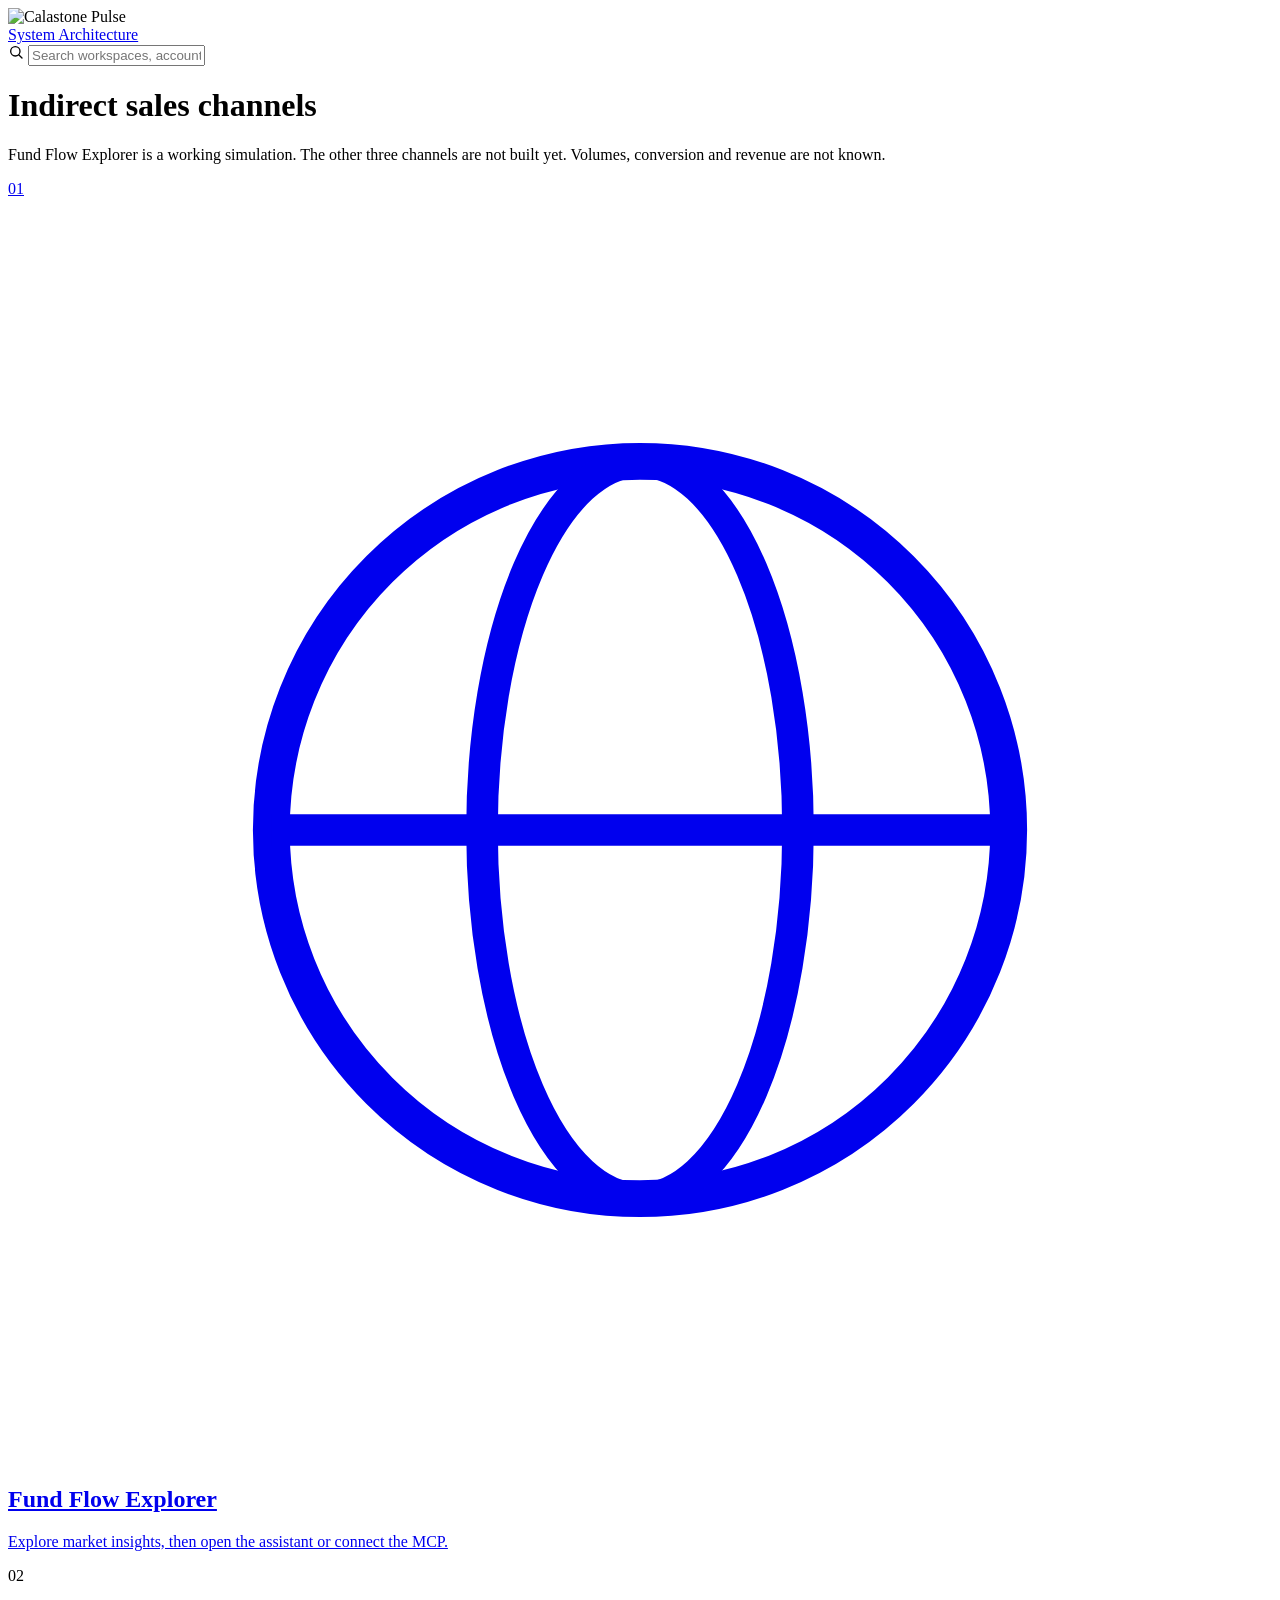
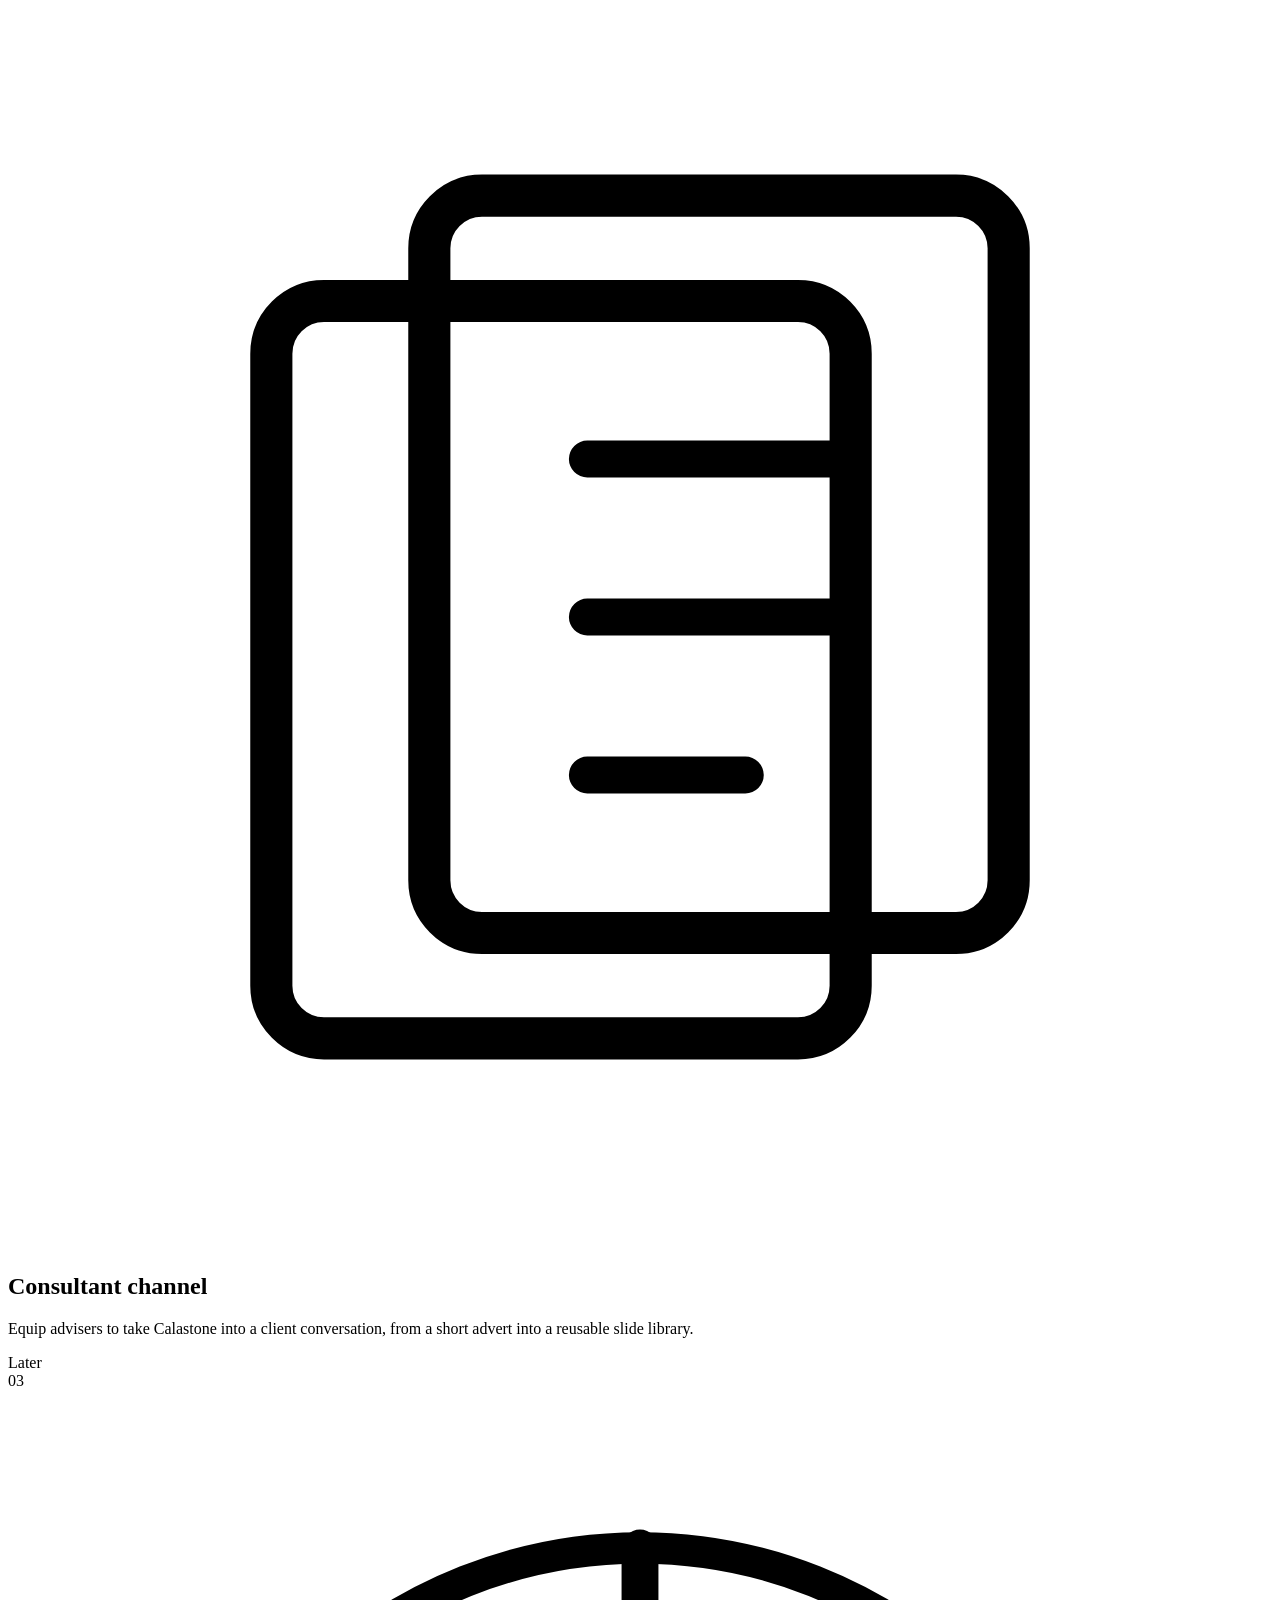
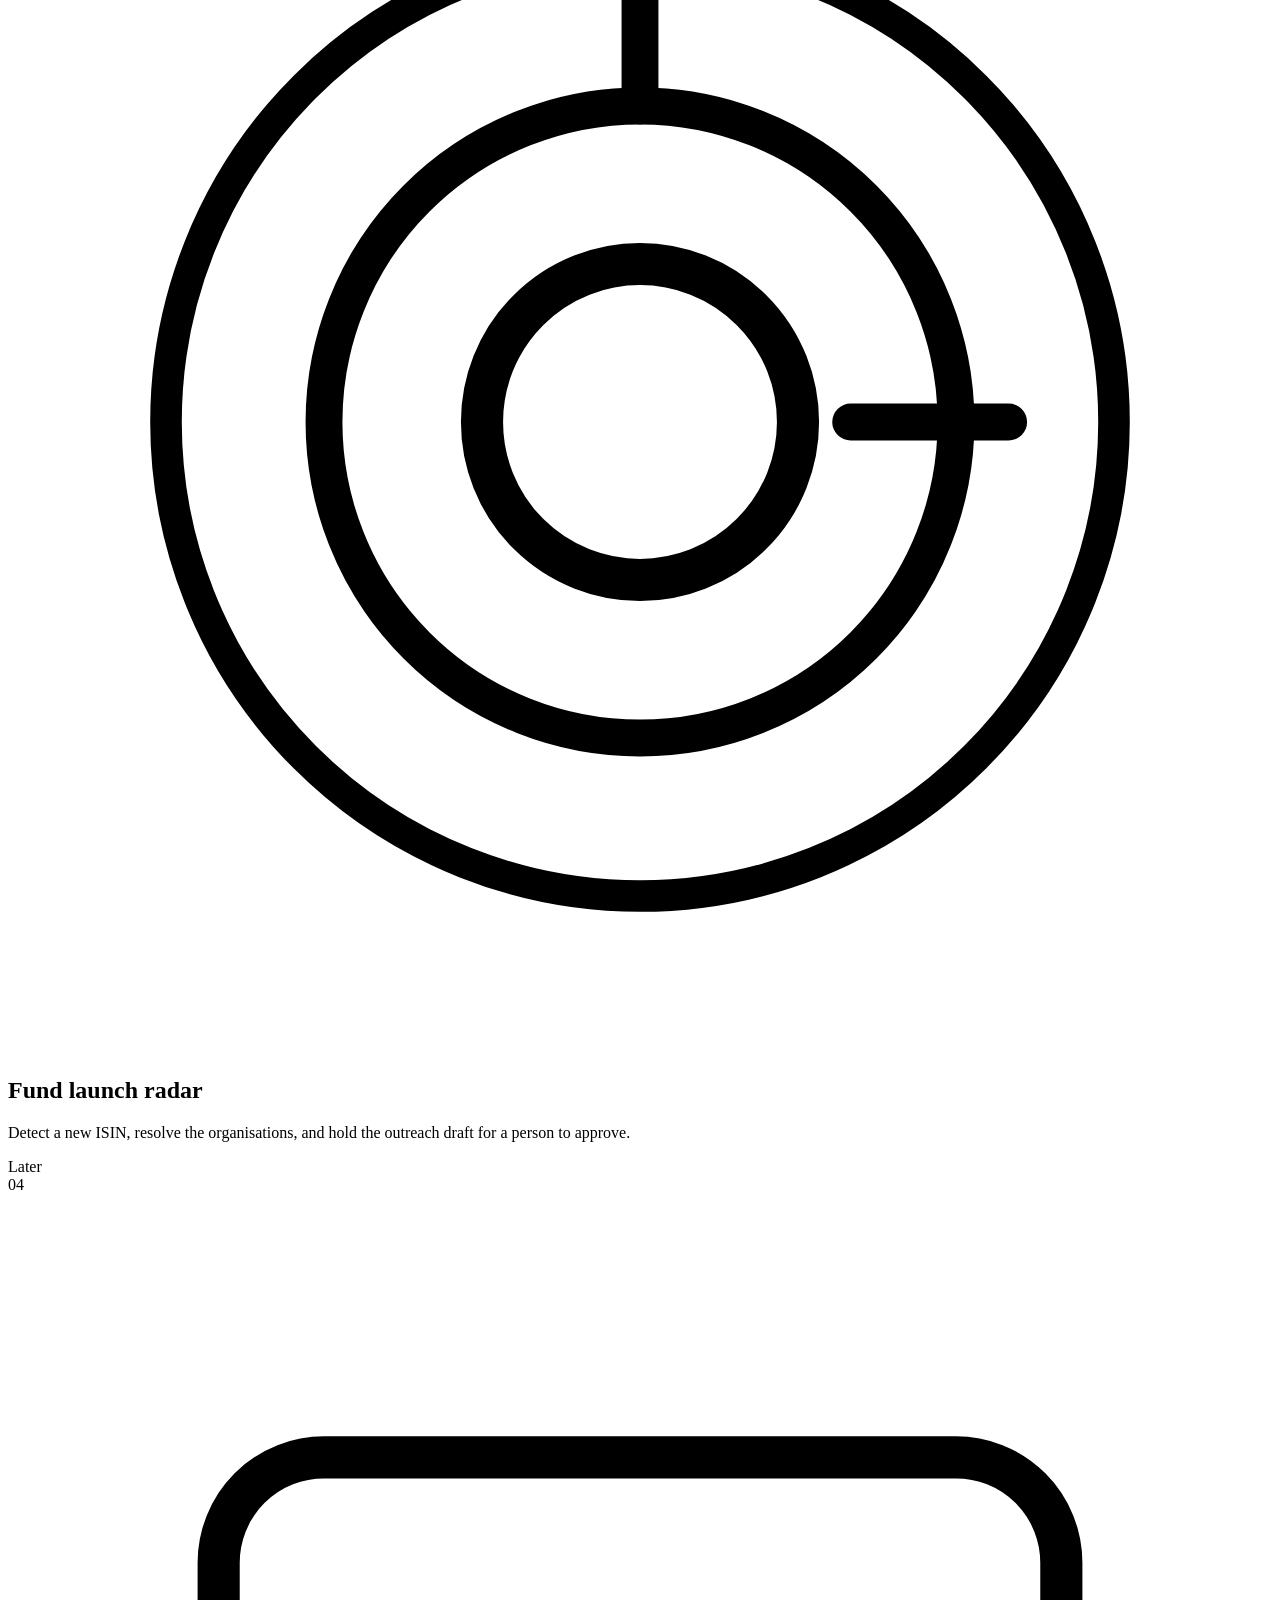
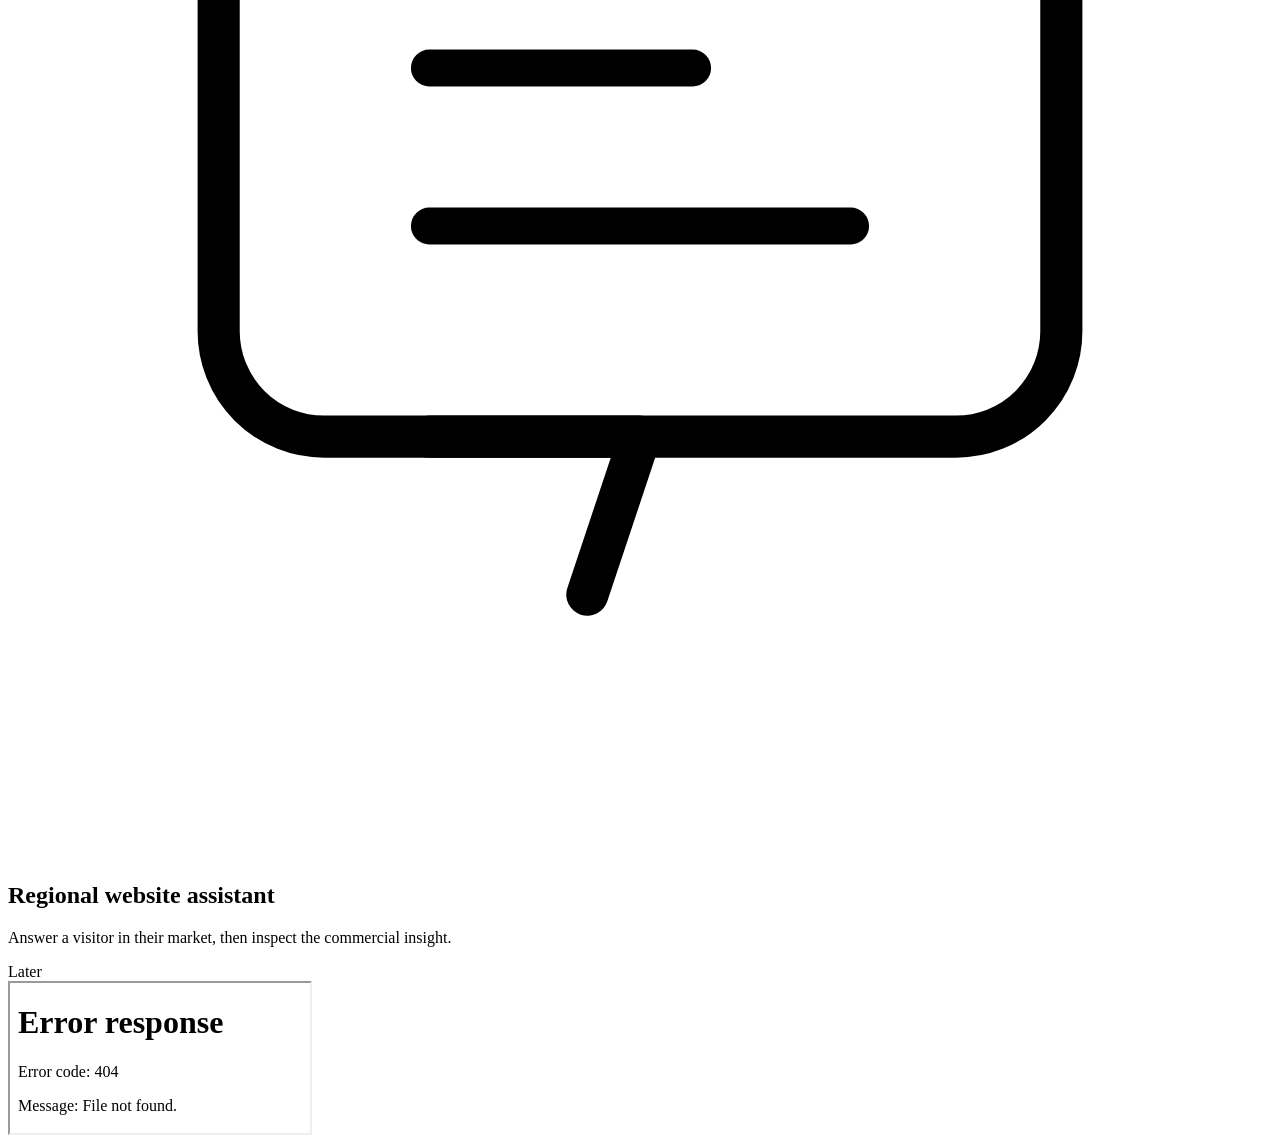
==== site/index.html @ de24edd4 "Show four channels and the commercial growth diagram on the homepage. Fund Flow Explorer opens the g" ====
<!DOCTYPE html>
<html lang="en-GB">
<head>
  <meta charset="utf-8">
  <meta name="viewport" content="width=device-width, initial-scale=1">
  <meta name="robots" content="noindex">
  <title>Indirect sales channels</title>
  <link rel="stylesheet" href="/shared/tokens.css">
  <link rel="stylesheet" href="/shared/chrome.css">
  <link rel="stylesheet" href="/shared/home.css">
</head>
<body>
  <header class="pulse-header">
    <div class="ph-brand">
      <img src="/assets/brand/calastone-wordmark-black.png" alt="Calastone">
      <span class="divider"></span>
      <span class="pulse-label">Pulse</span>
      <canvas id="ph-ecg" width="52" height="13"></canvas>
    </div>
    <nav class="ph-nav" aria-label="Pulse navigation">
      <a href="/" class="ph-nav-link">System Architecture</a>
    </nav>
    <div class="ph-search">
      <svg width="16" height="16" viewBox="0 0 24 24" fill="none">
        <circle cx="11" cy="11" r="7" stroke="currentColor" stroke-width="2"></circle>
        <line x1="16.5" y1="16.5" x2="21" y2="21" stroke="currentColor" stroke-width="2" stroke-linecap="round"></line>
      </svg>
      <input id="search" type="text" placeholder="Search workspaces, accounts, markets…" aria-label="Search options">
    </div>
    <div class="ph-user" aria-hidden="true"></div>
  </header>

  <main>
    <div class="page-head">
      <div>
        <div class="eyebrow" id="greeting-date"></div>
        <h1>Indirect sales channels</h1>
        <p class="lede">Fund Flow Explorer is a working simulation. The other three channels are not built yet. Volumes, conversion and revenue are not known.</p>
      </div>
    </div>

    <div class="home-layout">
      <div class="home-cards">
        <div class="tool-grid" id="cards">
          <a class="tool-card hotspot" href="/pages/website-globe">
            <span class="card-num">01</span>
            <div class="card-icon">
              <svg viewBox="0 0 48 48" fill="none" aria-hidden="true">
                <circle cx="24" cy="24" r="14" stroke="currentColor" stroke-width="1.4"></circle>
                <ellipse cx="24" cy="24" rx="6" ry="14" stroke="currentColor" stroke-width="1.2"></ellipse>
                <line x1="10" y1="24" x2="38" y2="24" stroke="currentColor" stroke-width="1.2"></line>
                <path d="M11 29 Q24 7 37 25" stroke="var(--accent-500)" stroke-width="1.8" stroke-linecap="round" stroke-dasharray="1.5 5"></path>
              </svg>
            </div>
            <h2>Fund Flow Explorer</h2>
            <p>Explore market insights, then open the assistant or connect the MCP.</p>
          </a>
          <article class="tool-card">
            <span class="card-num">02</span>
            <div class="card-icon">
              <svg viewBox="0 0 48 48" fill="none" aria-hidden="true">
                <rect x="10" y="12" width="22" height="28" rx="2" stroke="currentColor" stroke-width="1.6"></rect>
                <rect x="16" y="8" width="22" height="28" rx="2" stroke="currentColor" stroke-width="1.6"></rect>
                <path d="M22 18h10M22 24h10M22 30h6" stroke="currentColor" stroke-width="1.4" stroke-linecap="round"></path>
              </svg>
            </div>
            <h2>Consultant channel</h2>
            <p>Equip advisers to take Calastone into a client conversation, from a short advert into a reusable slide library.</p>
            <span class="card-later">Later</span>
          </article>
          <article class="tool-card">
            <span class="card-num">03</span>
            <div class="card-icon">
              <svg viewBox="0 0 48 48" fill="none" aria-hidden="true">
                <circle cx="24" cy="24" r="6" stroke="currentColor" stroke-width="1.6"></circle>
                <circle cx="24" cy="24" r="12" stroke="currentColor" stroke-width="1.4"></circle>
                <circle cx="24" cy="24" r="18" stroke="currentColor" stroke-width="1.2"></circle>
                <path d="M24 6v6M38 24h-6" stroke="currentColor" stroke-width="1.4" stroke-linecap="round"></path>
              </svg>
            </div>
            <h2>Fund launch radar</h2>
            <p>Detect a new ISIN, resolve the organisations, and hold the outreach draft for a person to approve.</p>
            <span class="card-later">Later</span>
          </article>
          <article class="tool-card">
            <span class="card-num">04</span>
            <div class="card-icon">
              <svg viewBox="0 0 48 48" fill="none" aria-hidden="true">
                <rect x="8" y="10" width="32" height="22" rx="4" stroke="currentColor" stroke-width="1.6"></rect>
                <path d="M16 32h8l-2 6" stroke="currentColor" stroke-width="1.6" stroke-linecap="round" stroke-linejoin="round"></path>
                <path d="M16 18h10M16 24h16" stroke="currentColor" stroke-width="1.4" stroke-linecap="round"></path>
              </svg>
            </div>
            <h2>Regional website assistant</h2>
            <p>Answer a visitor in their market, then inspect the commercial insight.</p>
            <span class="card-later">Later</span>
          </article>
        </div>
        <p class="empty-note" id="empty" hidden>No option matches that search.</p>
      </div>
      <div class="diagram-slot" id="diagram-slot">
        <iframe id="growth-frame" title="Commercial growth diagram" src="/assets/diagram/commercial-growth.dc.html" scrolling="no"></iframe>
      </div>
    </div>
  </main>

  <script type="application/json" id="isc-meta">
  {
    "front": true
  }
  </script>
  <script src="/shared/chrome.js"></script>
  <script src="/shared/home.js"></script>
</body>
</html>
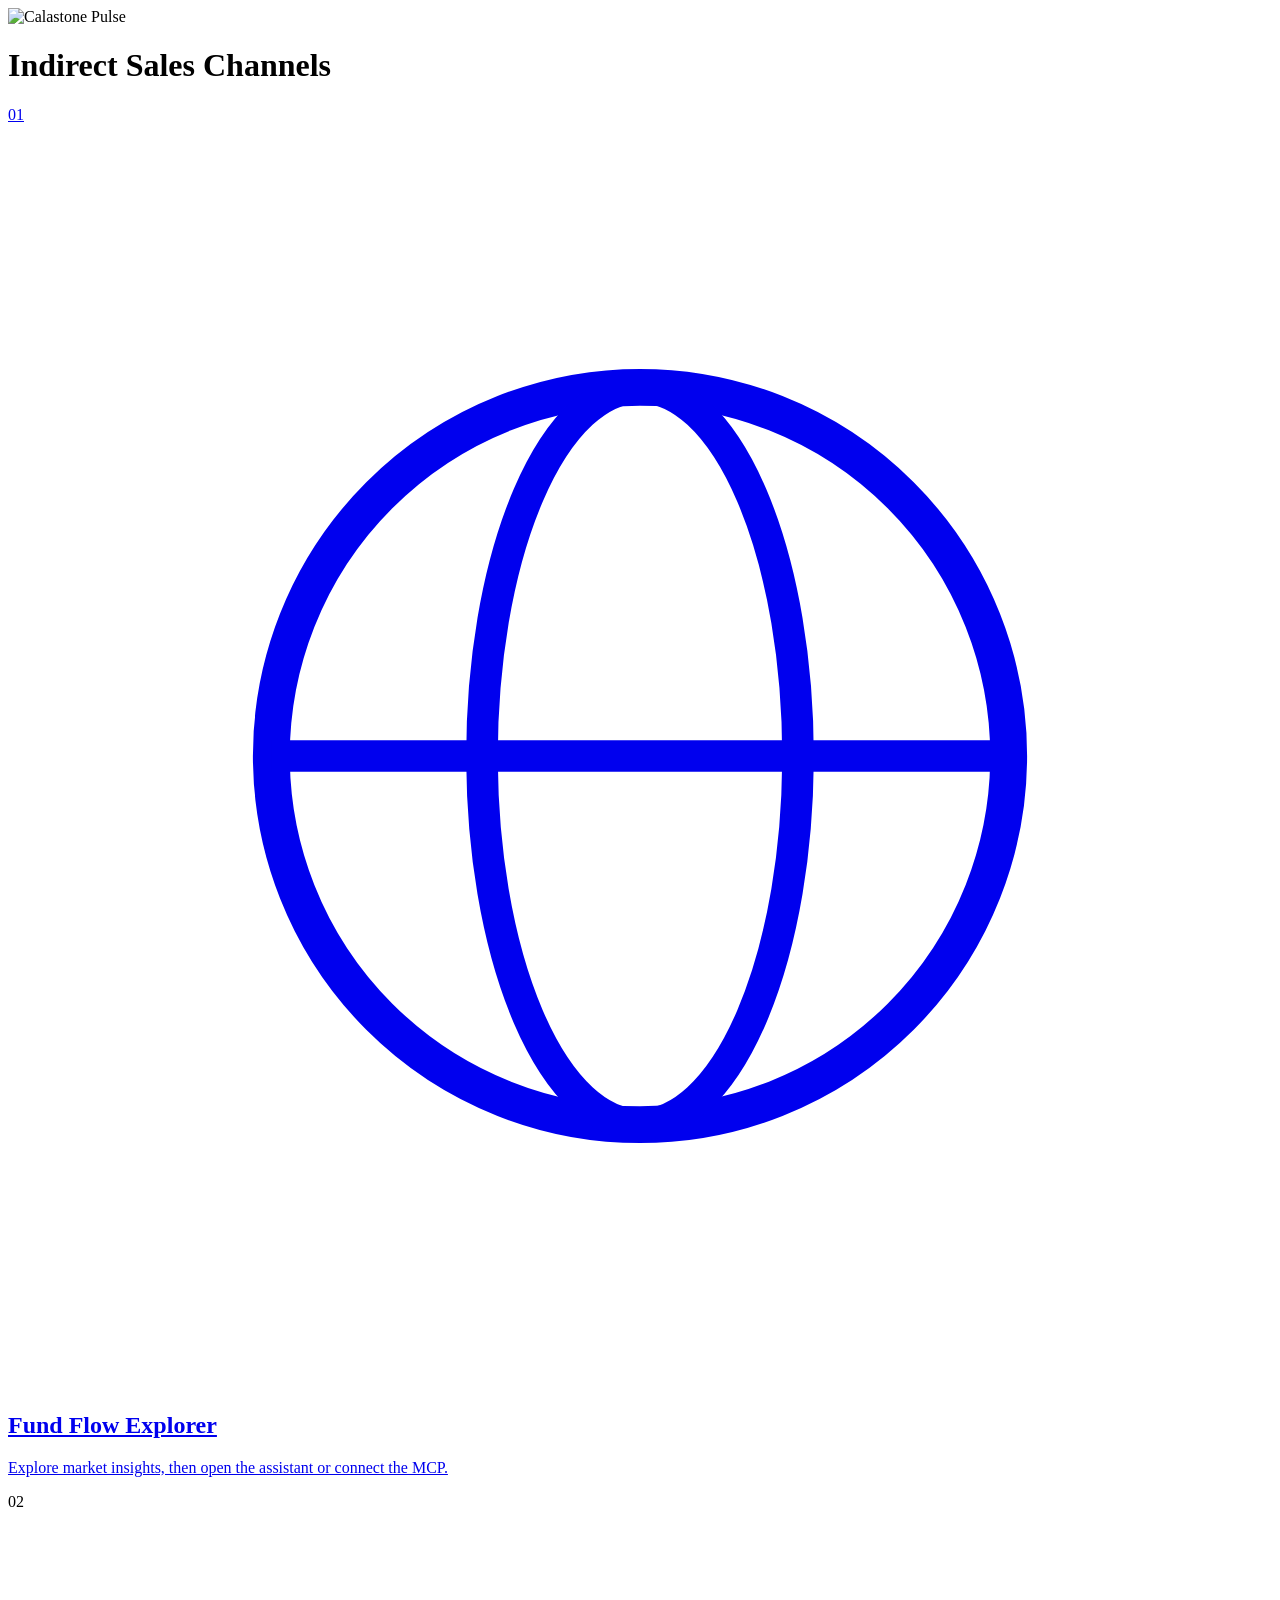
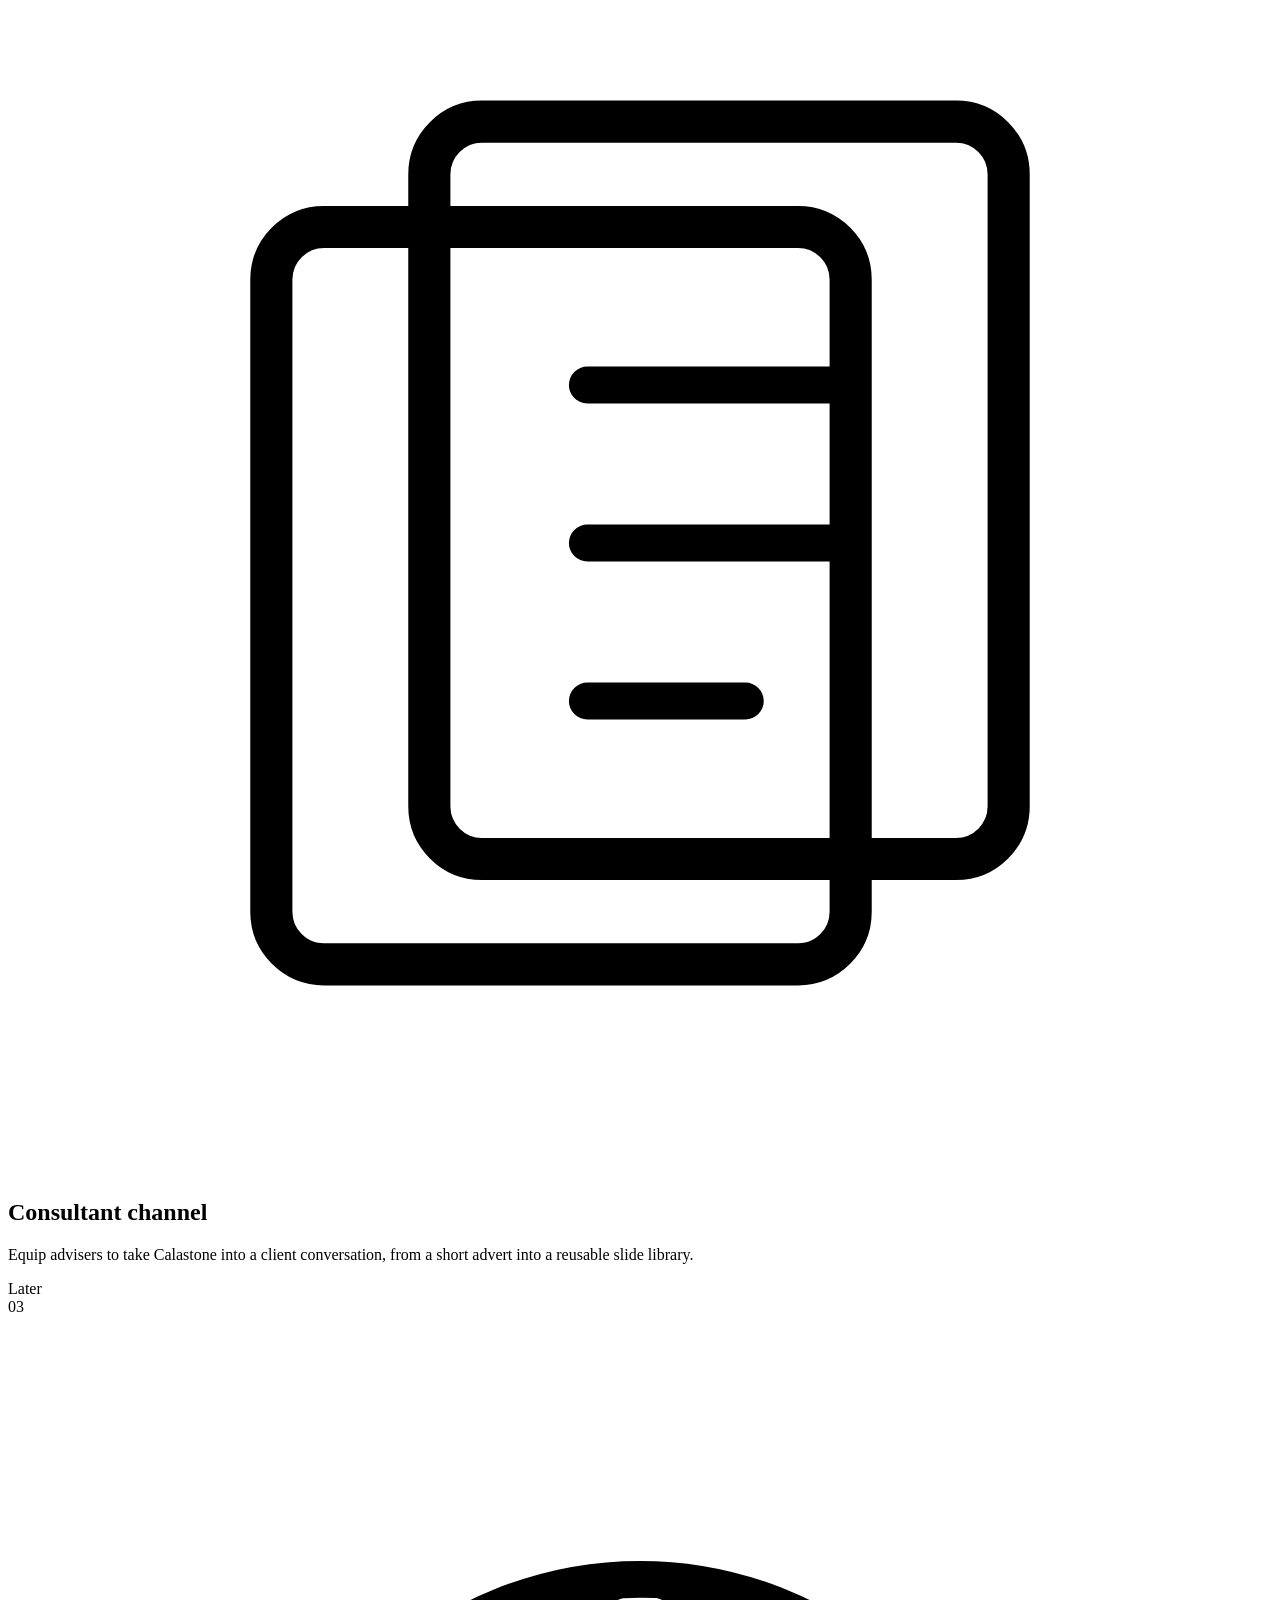
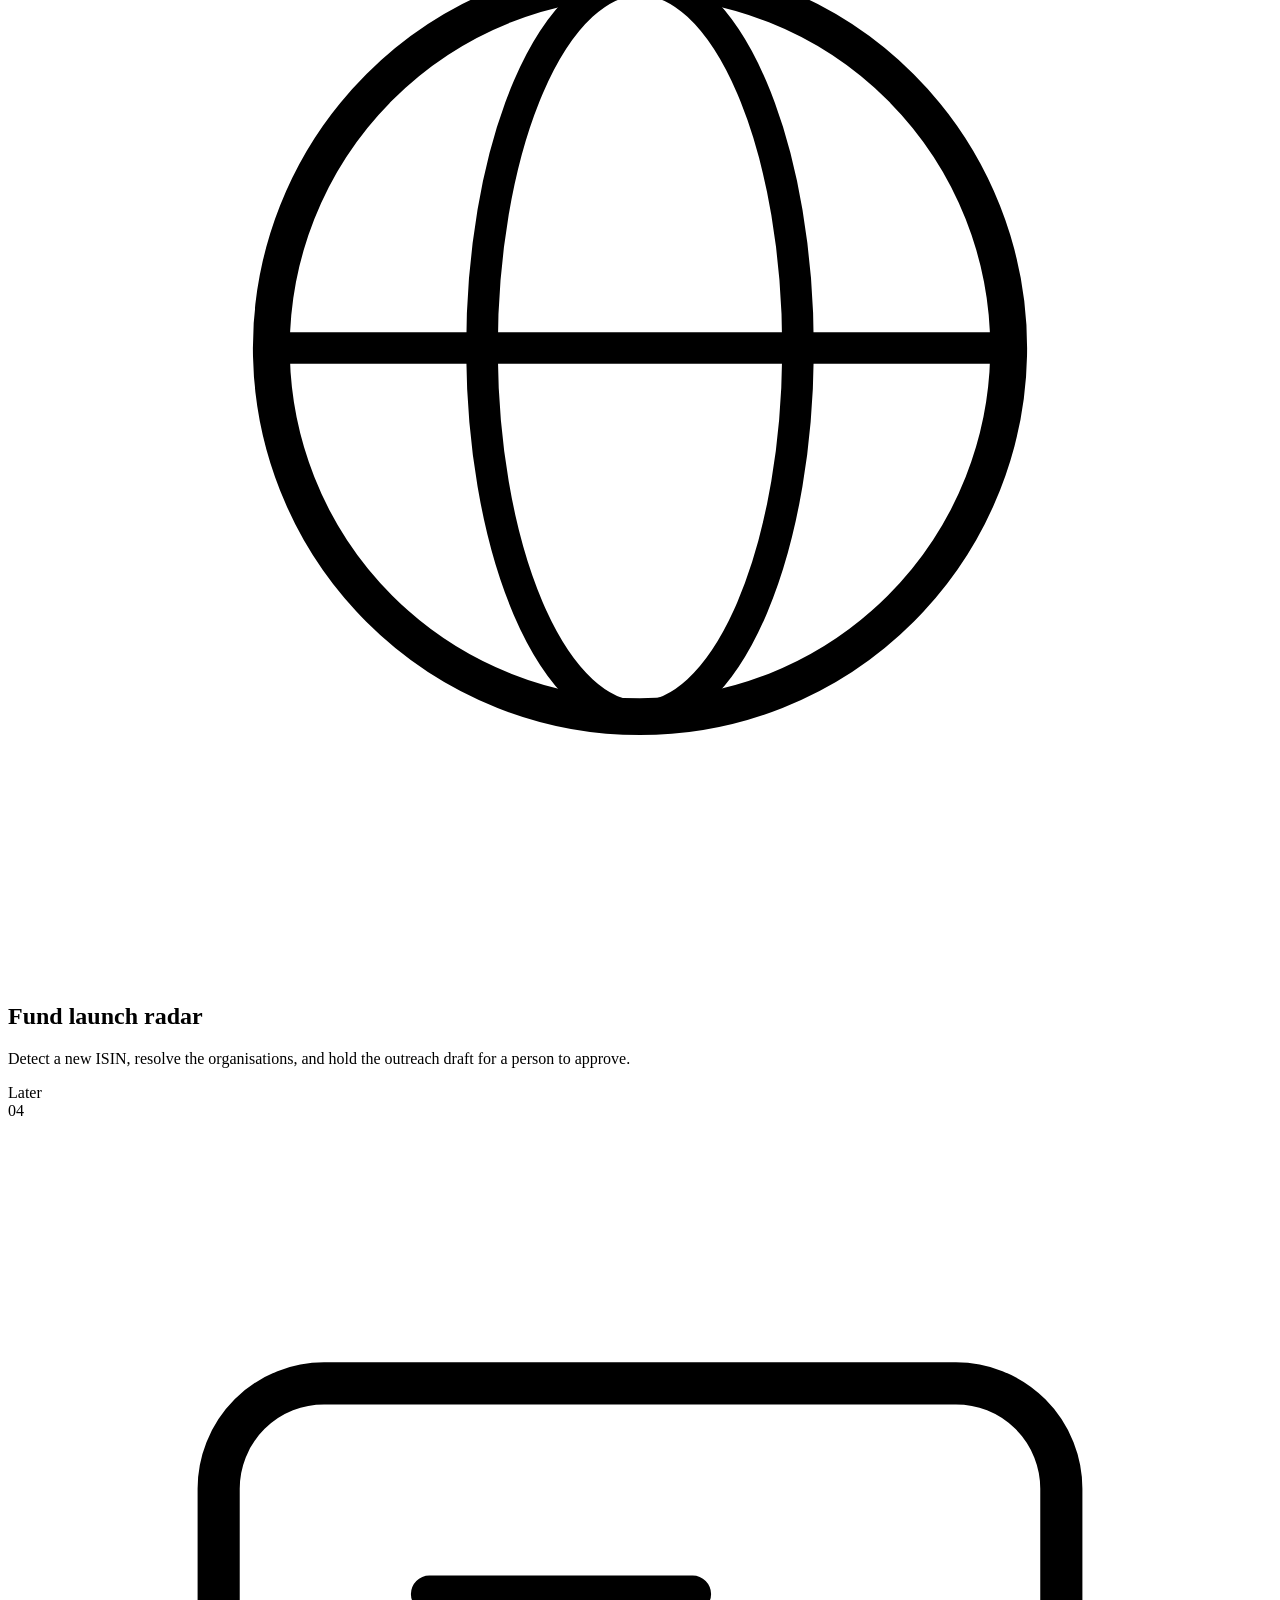
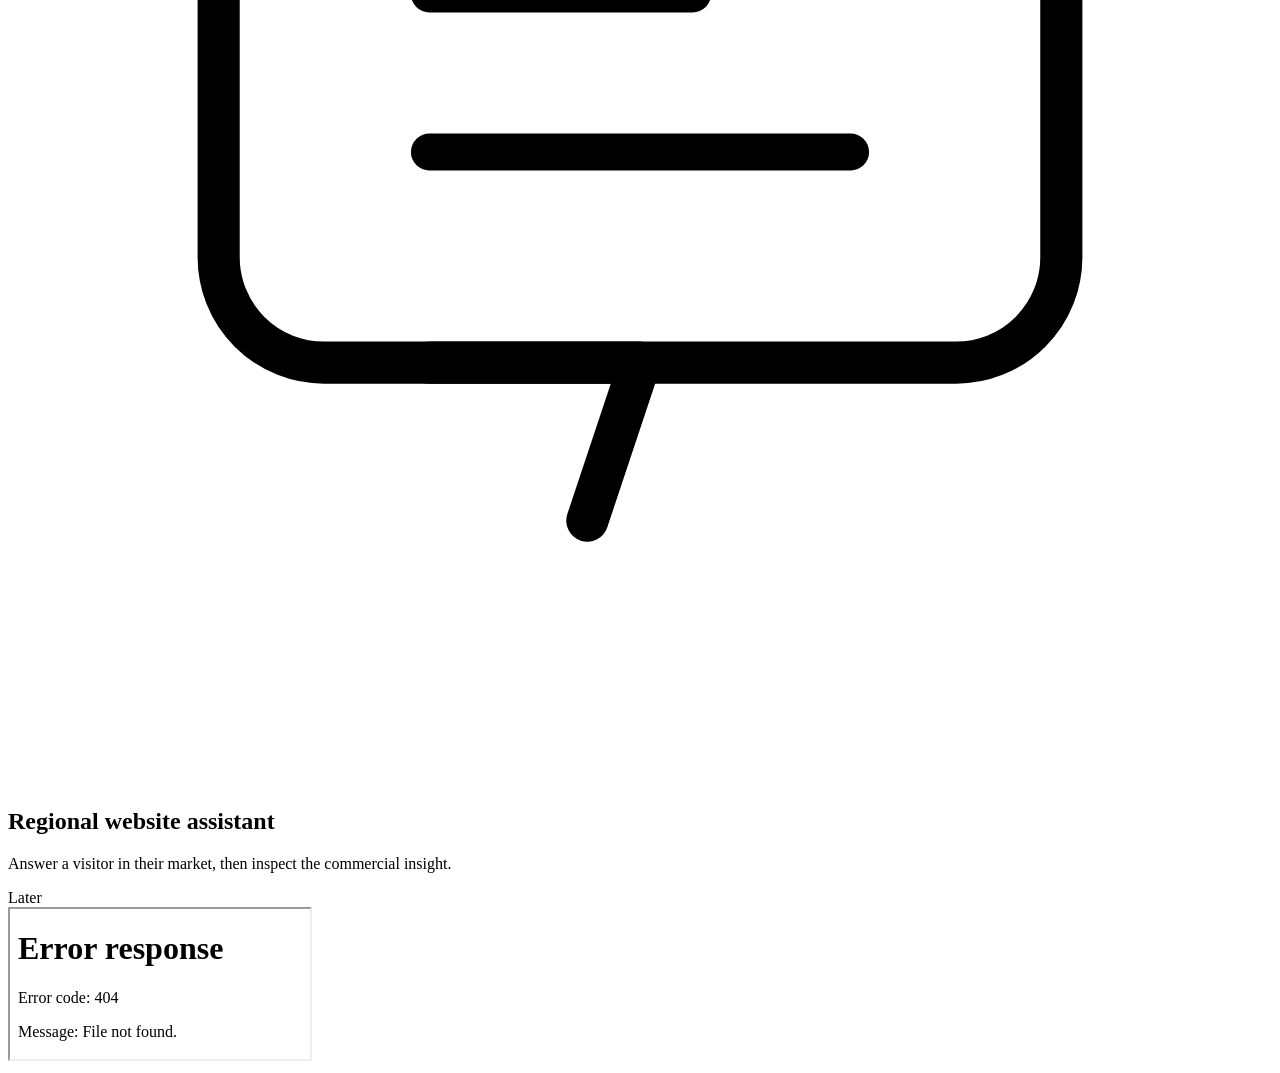
==== commit 8b490418: "Polish homepage: seamless larger diagram and quieter header. Widen the commercial growth diagram, sl" ====
--- a/site/index.html
+++ b/site/index.html
@@ -4,7 +4,7 @@
   <meta charset="utf-8">
   <meta name="viewport" content="width=device-width, initial-scale=1">
   <meta name="robots" content="noindex">
-  <title>Indirect sales channels</title>
+  <title>Indirect Sales Channels</title>
   <link rel="stylesheet" href="/shared/tokens.css">
   <link rel="stylesheet" href="/shared/chrome.css">
   <link rel="stylesheet" href="/shared/home.css">
@@ -17,16 +17,6 @@
       <span class="pulse-label">Pulse</span>
       <canvas id="ph-ecg" width="52" height="13"></canvas>
     </div>
-    <nav class="ph-nav" aria-label="Pulse navigation">
-      <a href="/" class="ph-nav-link">System Architecture</a>
-    </nav>
-    <div class="ph-search">
-      <svg width="16" height="16" viewBox="0 0 24 24" fill="none">
-        <circle cx="11" cy="11" r="7" stroke="currentColor" stroke-width="2"></circle>
-        <line x1="16.5" y1="16.5" x2="21" y2="21" stroke="currentColor" stroke-width="2" stroke-linecap="round"></line>
-      </svg>
-      <input id="search" type="text" placeholder="Search workspaces, accounts, markets…" aria-label="Search options">
-    </div>
     <div class="ph-user" aria-hidden="true"></div>
   </header>
 
@@ -34,8 +24,7 @@
     <div class="page-head">
       <div>
         <div class="eyebrow" id="greeting-date"></div>
-        <h1>Indirect sales channels</h1>
-        <p class="lede">Fund Flow Explorer is a working simulation. The other three channels are not built yet. Volumes, conversion and revenue are not known.</p>
+        <h1>Indirect Sales Channels</h1>
       </div>
     </div>
 
@@ -72,10 +61,10 @@
             <span class="card-num">03</span>
             <div class="card-icon">
               <svg viewBox="0 0 48 48" fill="none" aria-hidden="true">
-                <circle cx="24" cy="24" r="6" stroke="currentColor" stroke-width="1.6"></circle>
-                <circle cx="24" cy="24" r="12" stroke="currentColor" stroke-width="1.4"></circle>
-                <circle cx="24" cy="24" r="18" stroke="currentColor" stroke-width="1.2"></circle>
-                <path d="M24 6v6M38 24h-6" stroke="currentColor" stroke-width="1.4" stroke-linecap="round"></path>
+                <circle cx="24" cy="24" r="14" stroke="currentColor" stroke-width="1.4"></circle>
+                <ellipse cx="24" cy="24" rx="6" ry="14" stroke="currentColor" stroke-width="1.2"></ellipse>
+                <line x1="10" y1="24" x2="38" y2="24" stroke="currentColor" stroke-width="1.2"></line>
+                <path d="M11 29 Q24 7 37 25" stroke="var(--accent-500)" stroke-width="1.8" stroke-linecap="round" stroke-dasharray="1.5 5"></path>
               </svg>
             </div>
             <h2>Fund launch radar</h2>
@@ -96,7 +85,6 @@
             <span class="card-later">Later</span>
           </article>
         </div>
-        <p class="empty-note" id="empty" hidden>No option matches that search.</p>
       </div>
       <div class="diagram-slot" id="diagram-slot">
         <iframe id="growth-frame" title="Commercial growth diagram" src="/assets/diagram/commercial-growth.dc.html" scrolling="no"></iframe>
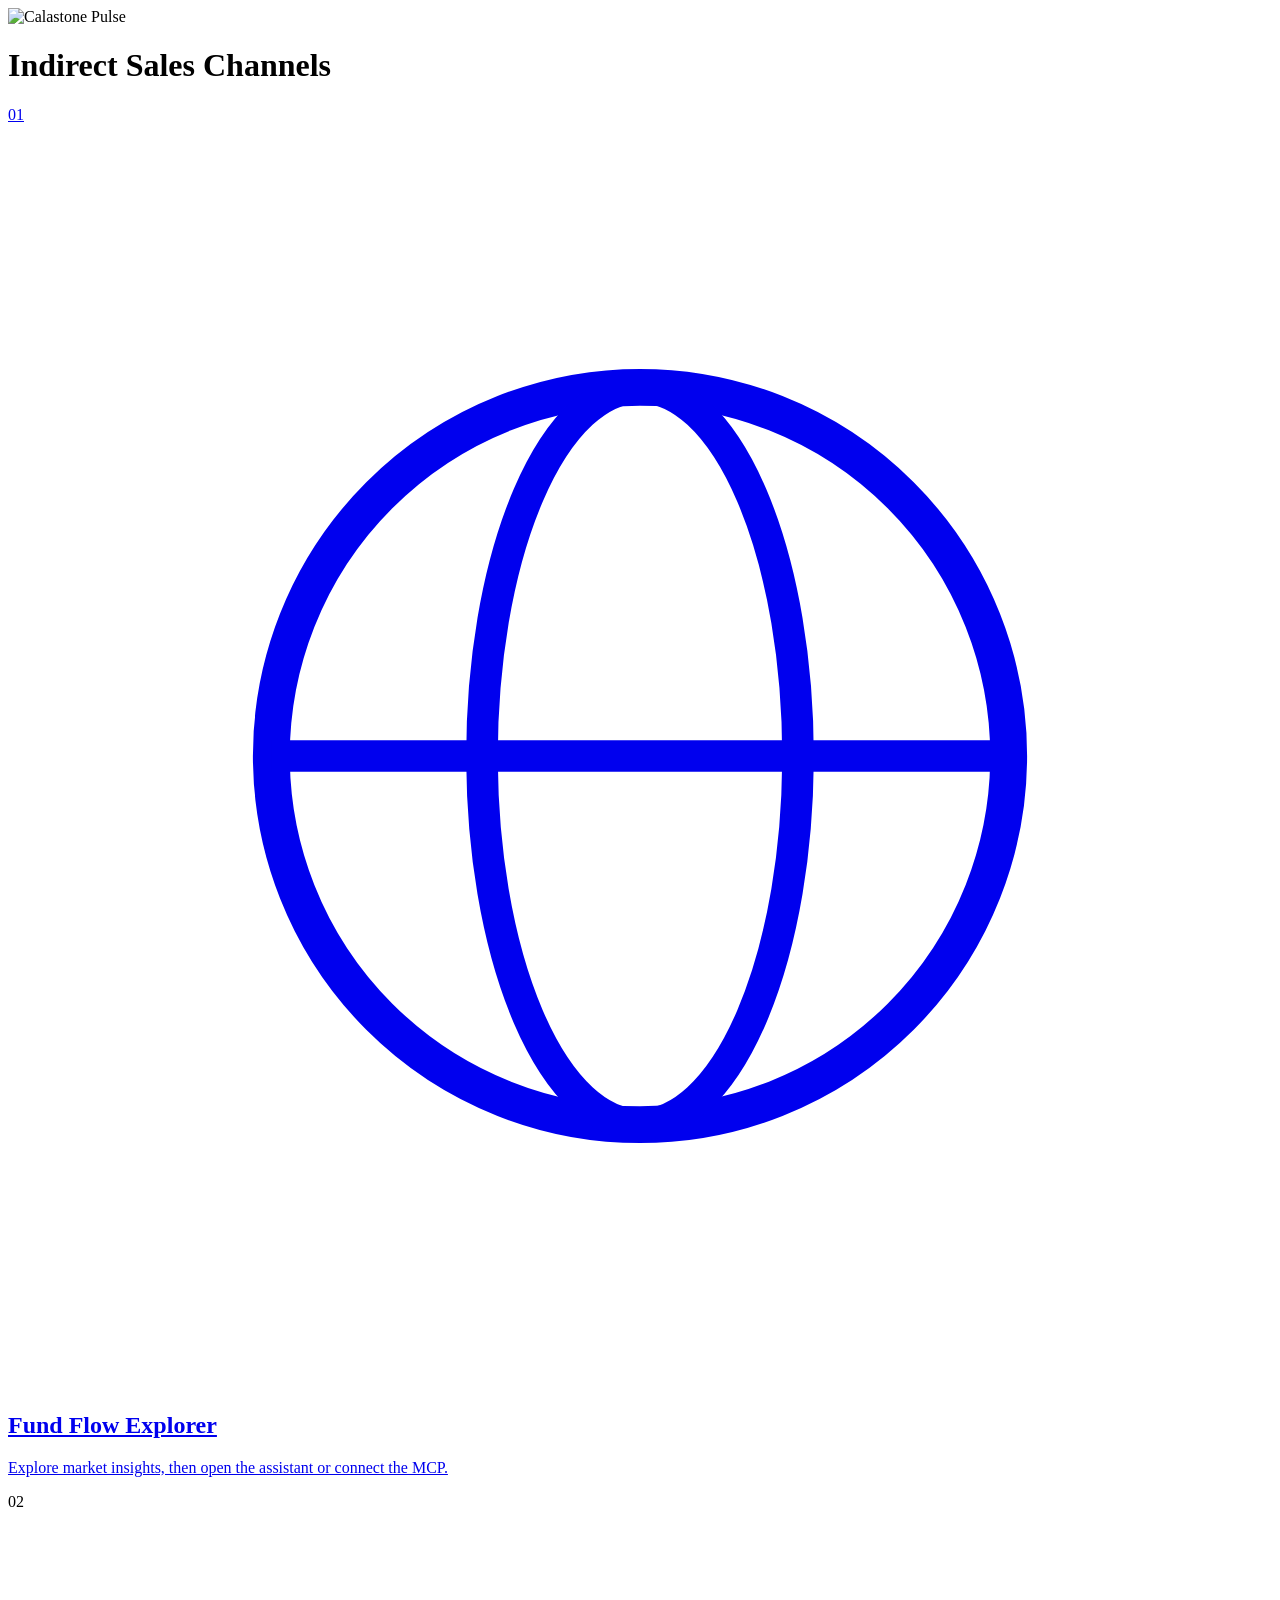
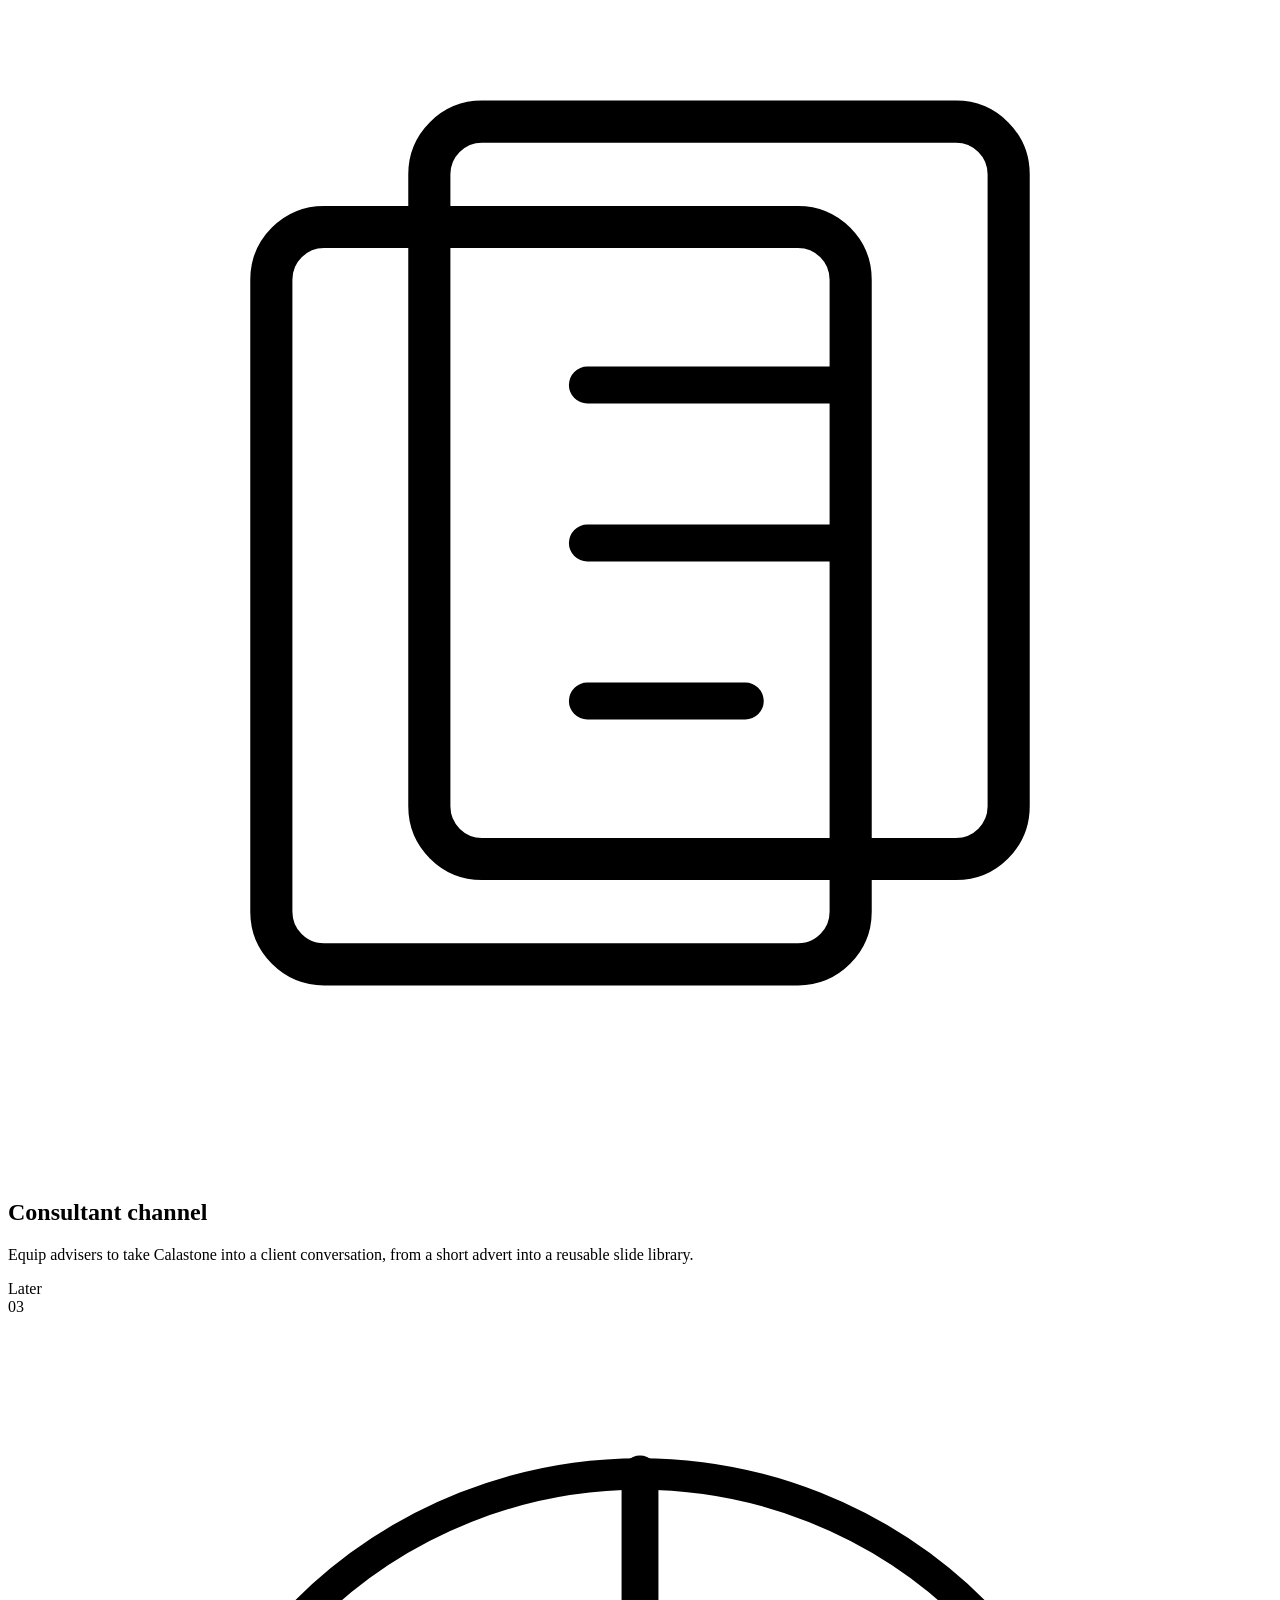
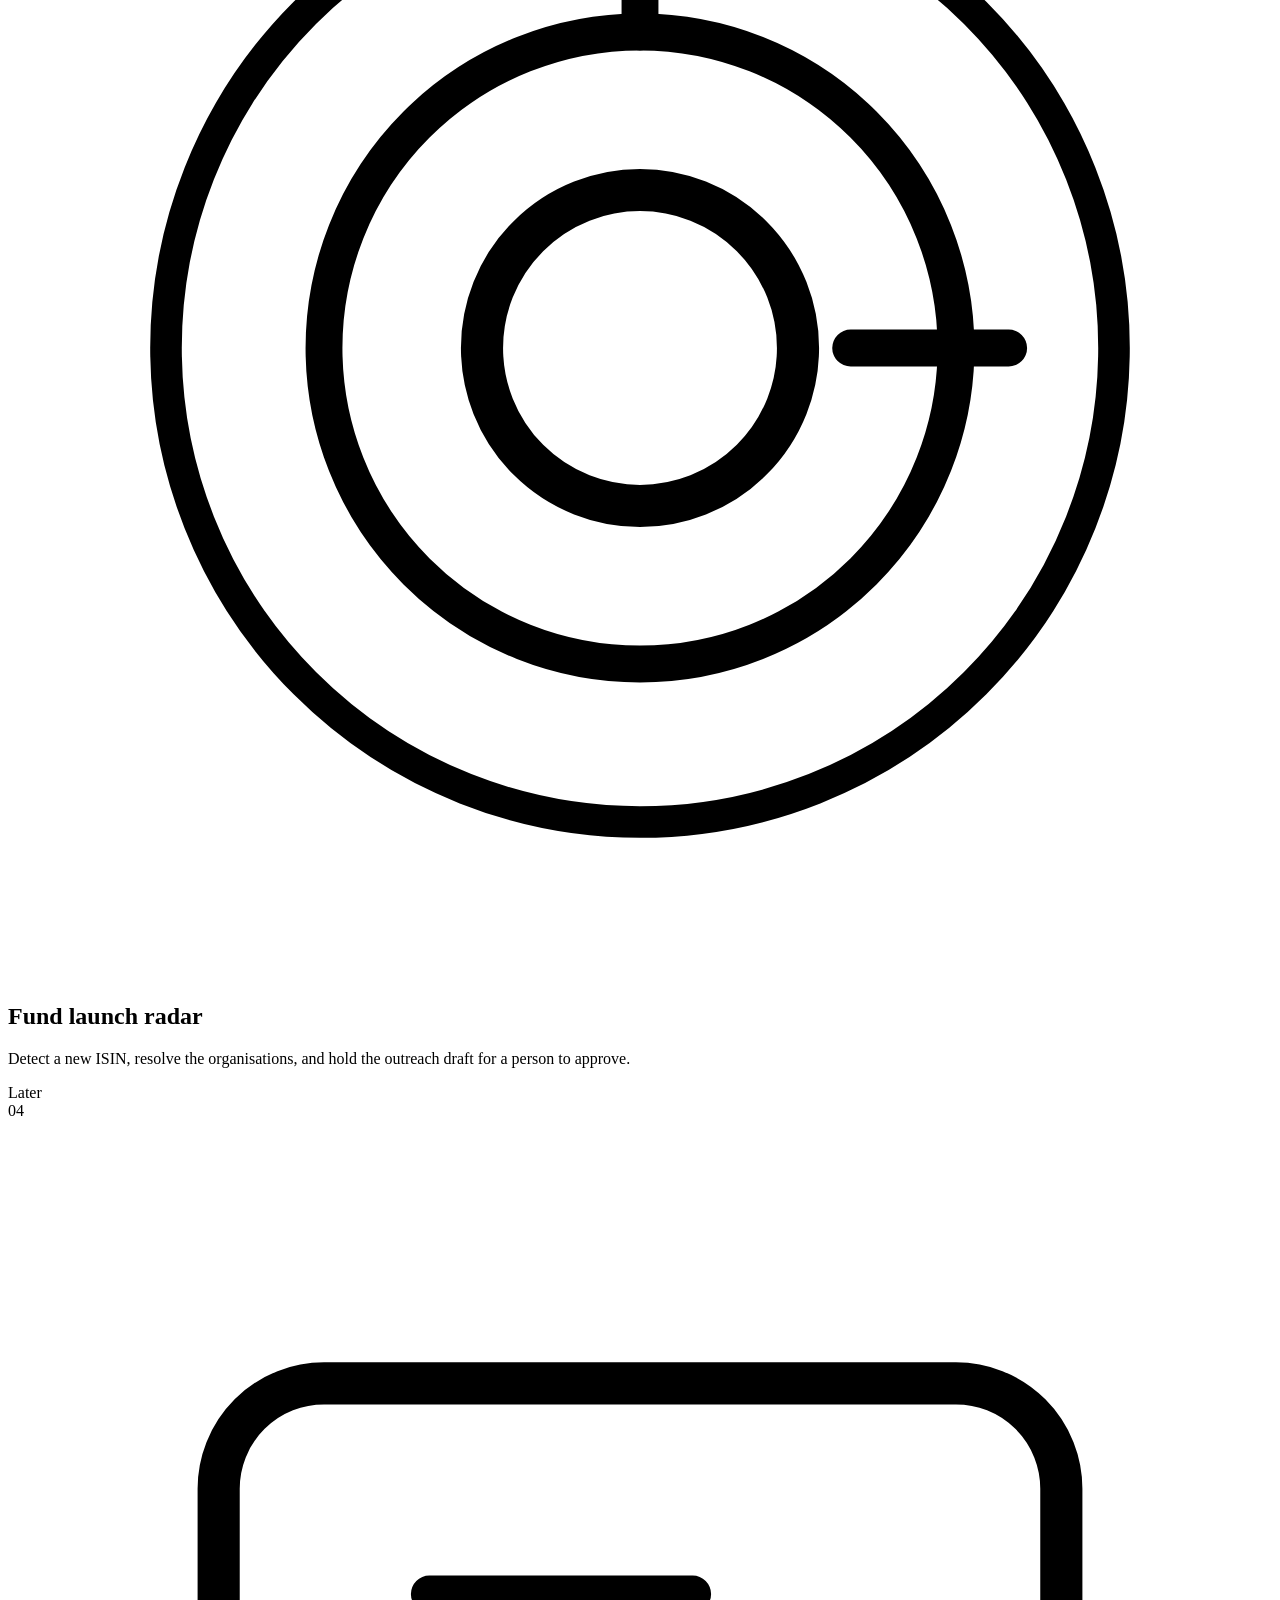
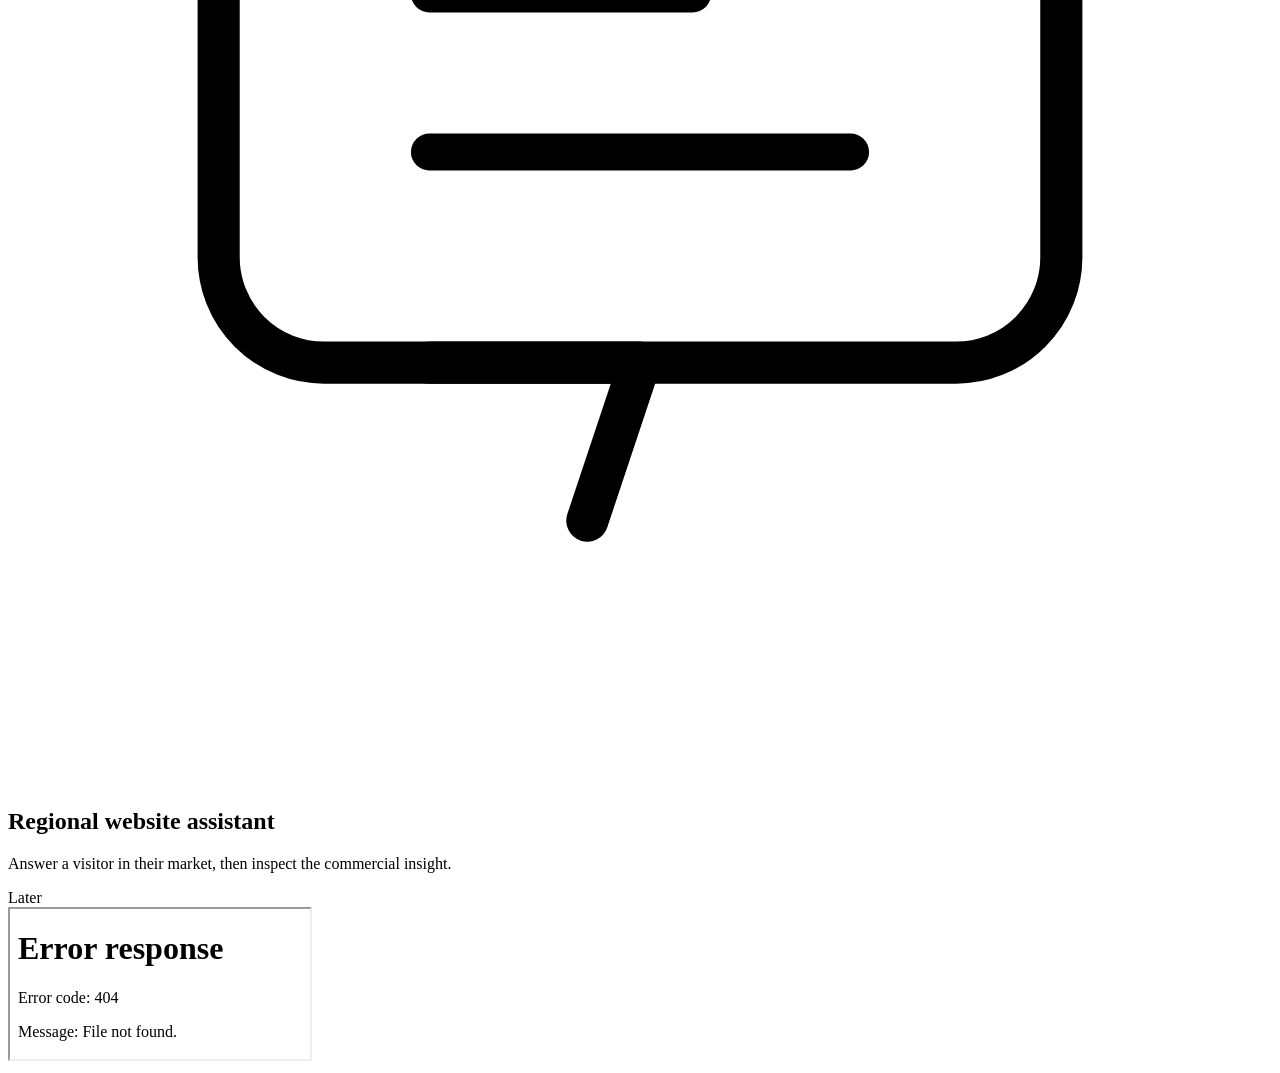
==== commit 977a64a2: "Restore the original Fund Launch Radar icons. Keep the radar glyph on the home card and diagram SIGN" ====
--- a/site/index.html
+++ b/site/index.html
@@ -61,10 +61,10 @@
             <span class="card-num">03</span>
             <div class="card-icon">
               <svg viewBox="0 0 48 48" fill="none" aria-hidden="true">
-                <circle cx="24" cy="24" r="14" stroke="currentColor" stroke-width="1.4"></circle>
-                <ellipse cx="24" cy="24" rx="6" ry="14" stroke="currentColor" stroke-width="1.2"></ellipse>
-                <line x1="10" y1="24" x2="38" y2="24" stroke="currentColor" stroke-width="1.2"></line>
-                <path d="M11 29 Q24 7 37 25" stroke="var(--accent-500)" stroke-width="1.8" stroke-linecap="round" stroke-dasharray="1.5 5"></path>
+                <circle cx="24" cy="24" r="6" stroke="currentColor" stroke-width="1.6"></circle>
+                <circle cx="24" cy="24" r="12" stroke="currentColor" stroke-width="1.4"></circle>
+                <circle cx="24" cy="24" r="18" stroke="currentColor" stroke-width="1.2"></circle>
+                <path d="M24 6v6M38 24h-6" stroke="currentColor" stroke-width="1.4" stroke-linecap="round"></path>
               </svg>
             </div>
             <h2>Fund launch radar</h2>
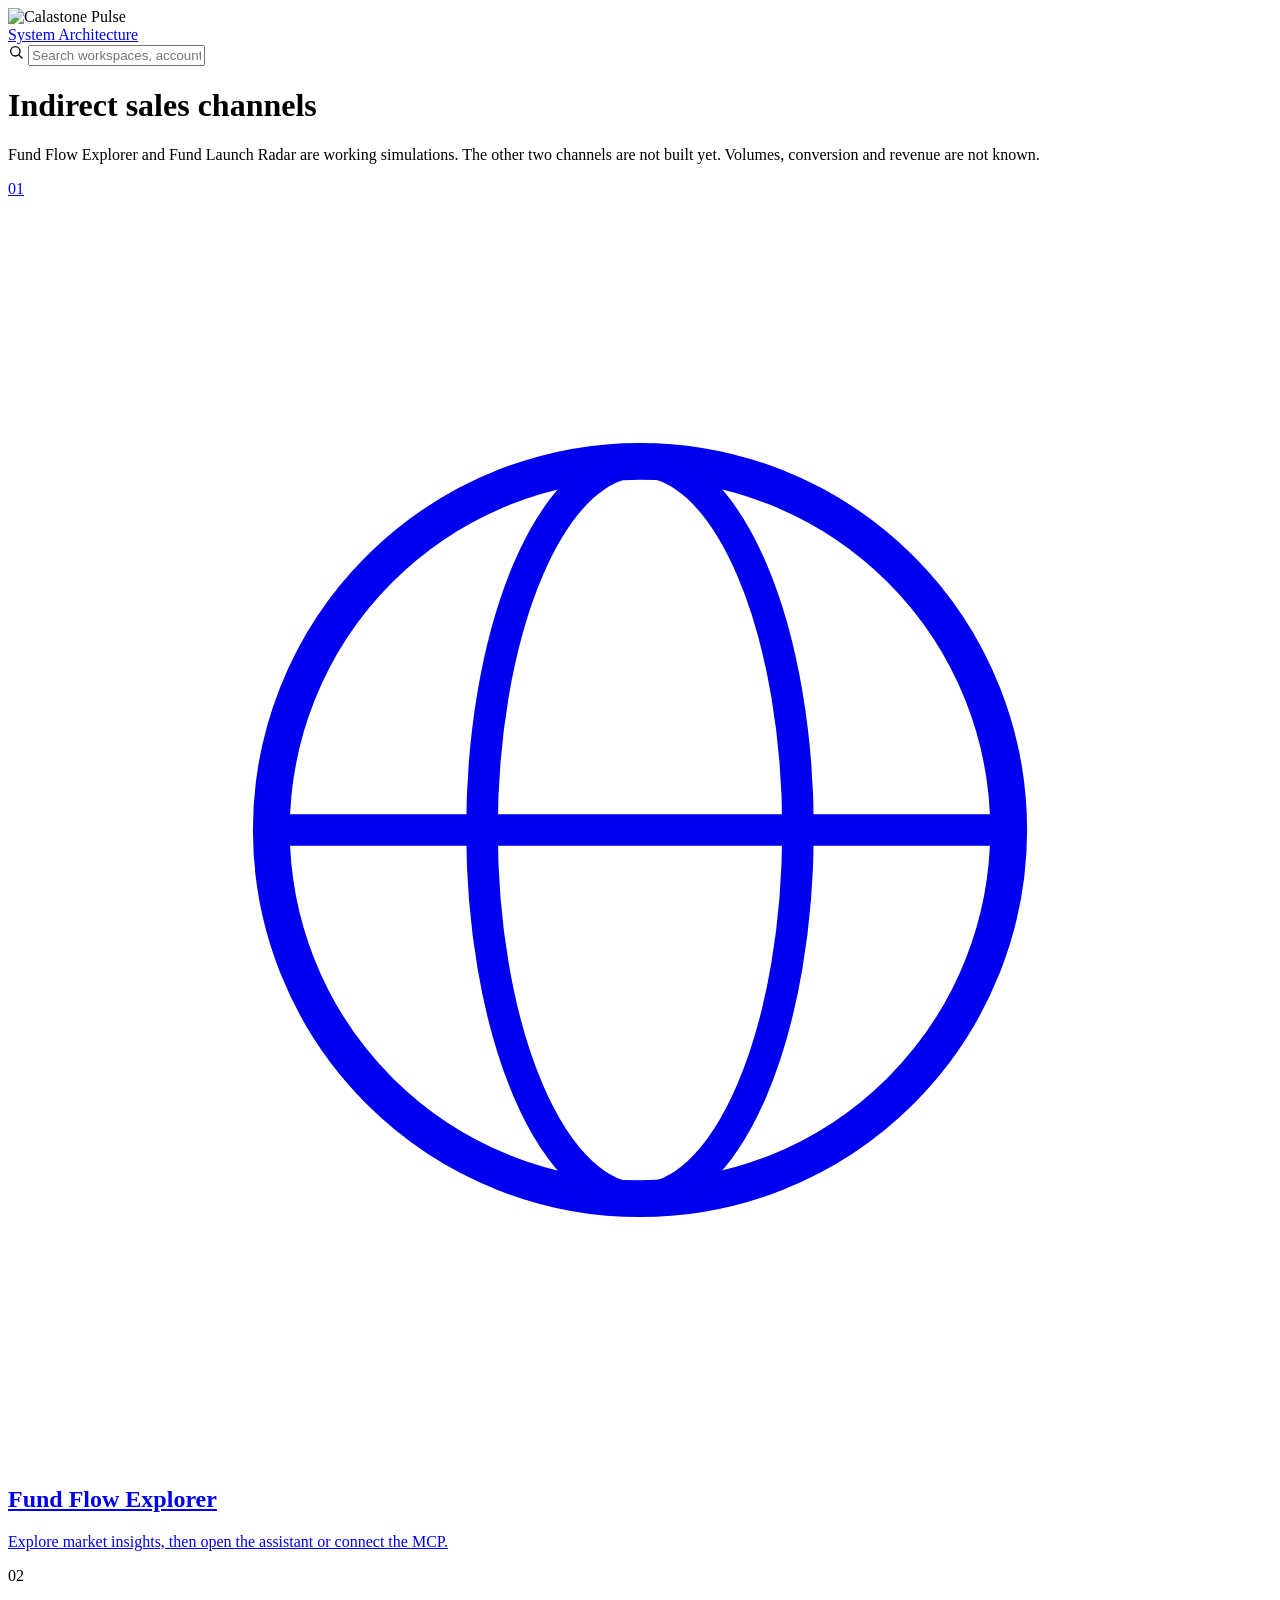
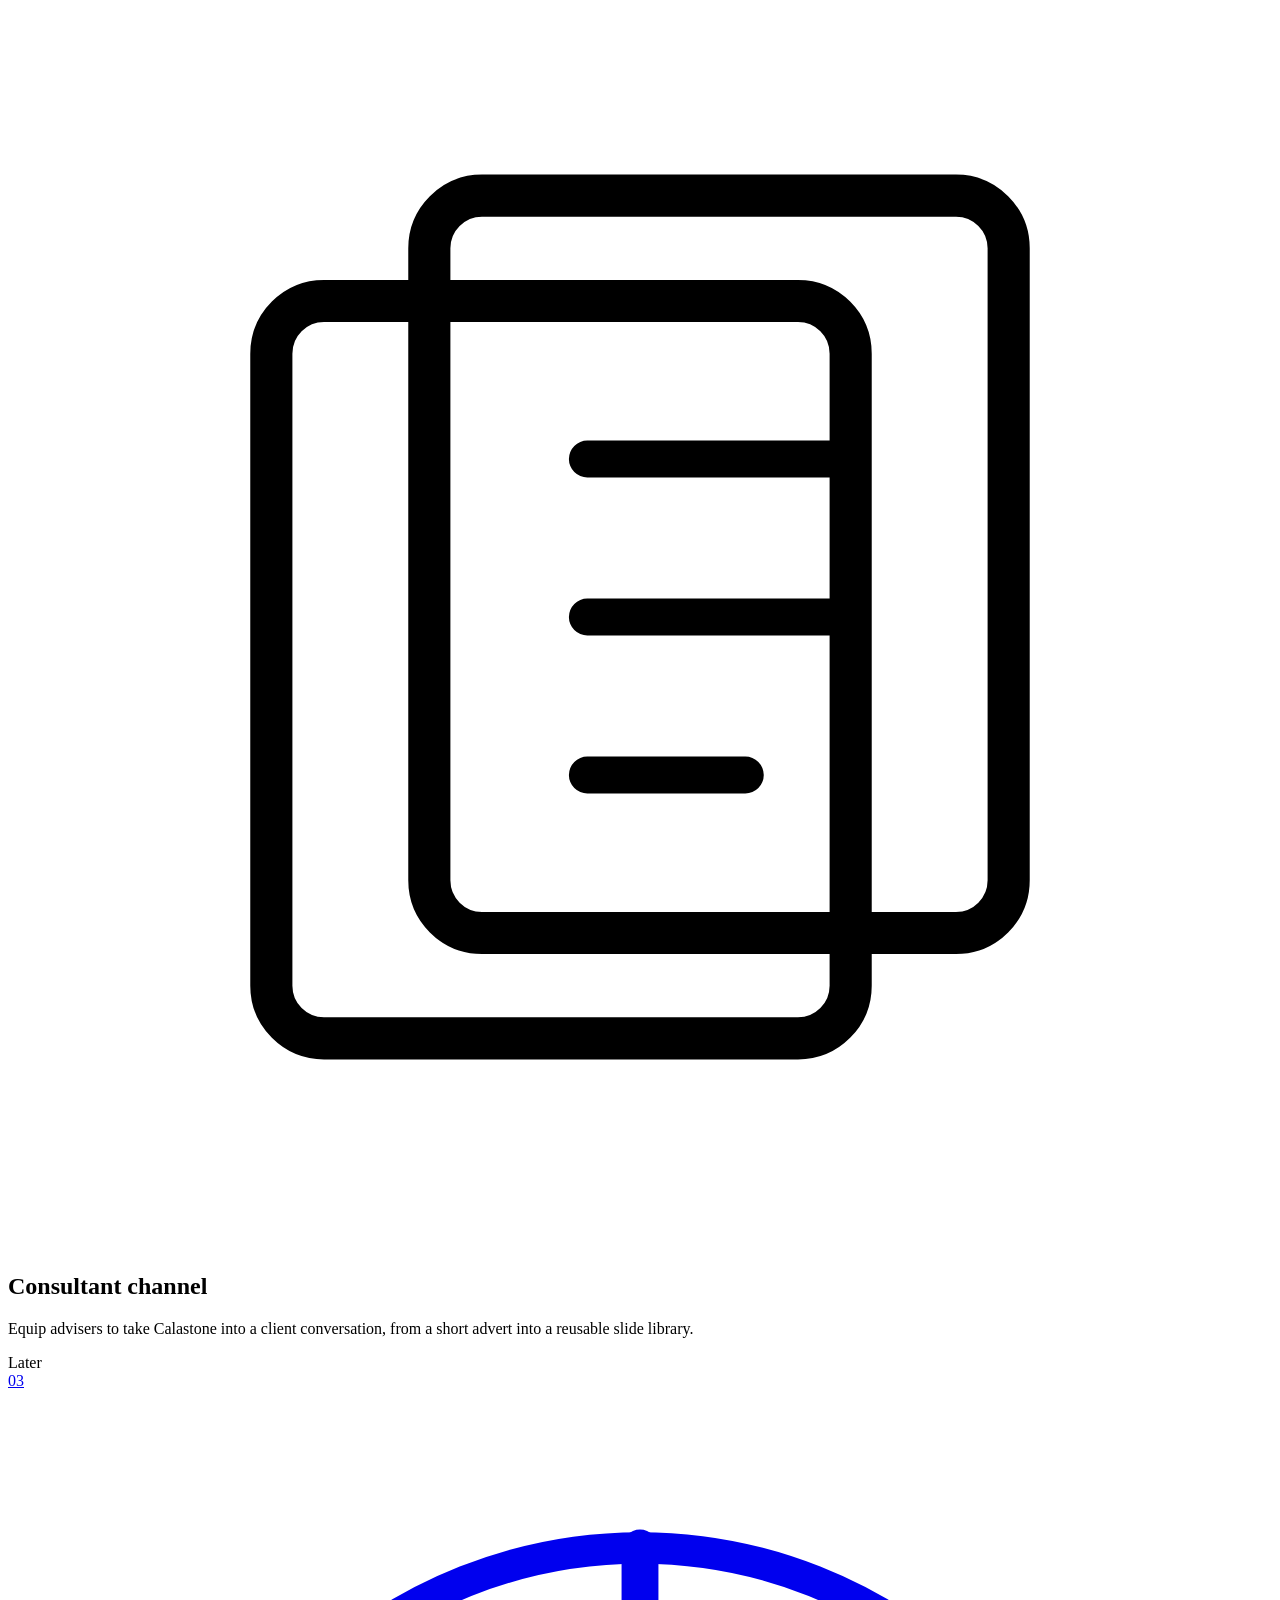
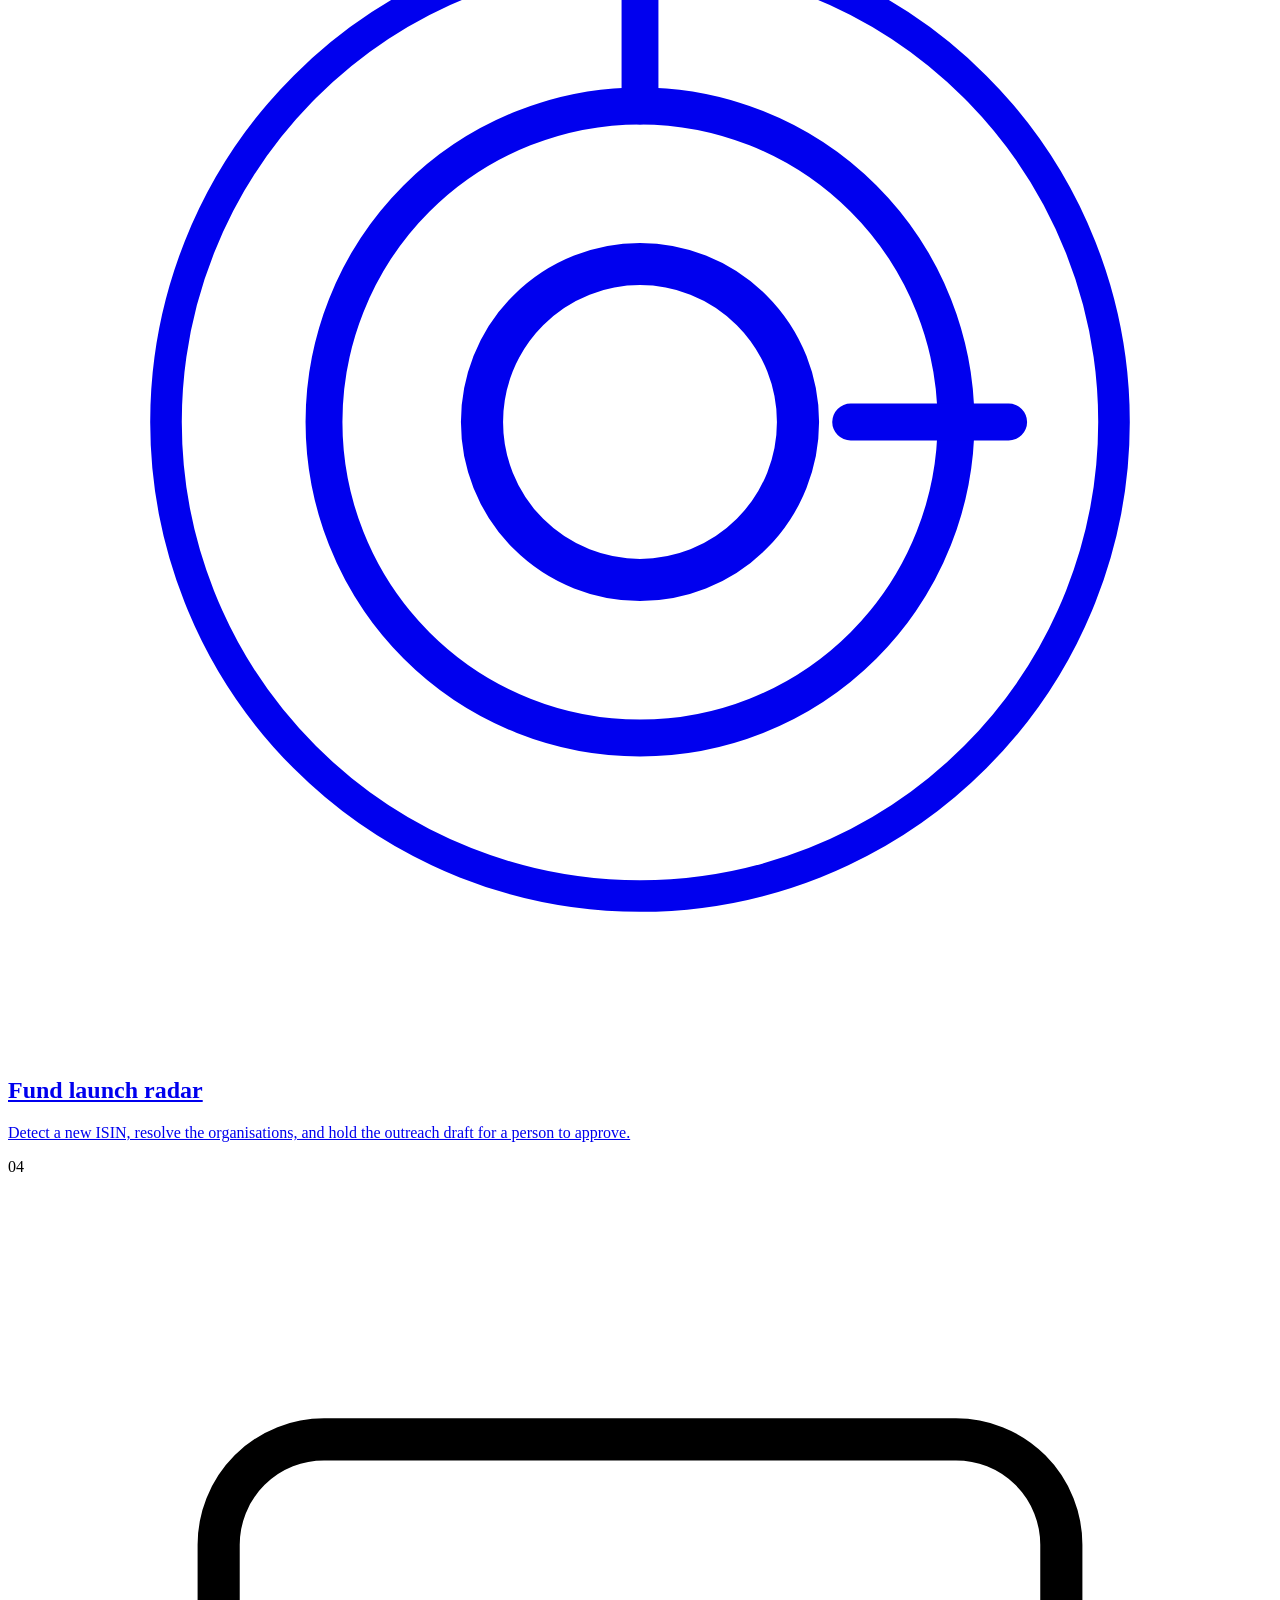
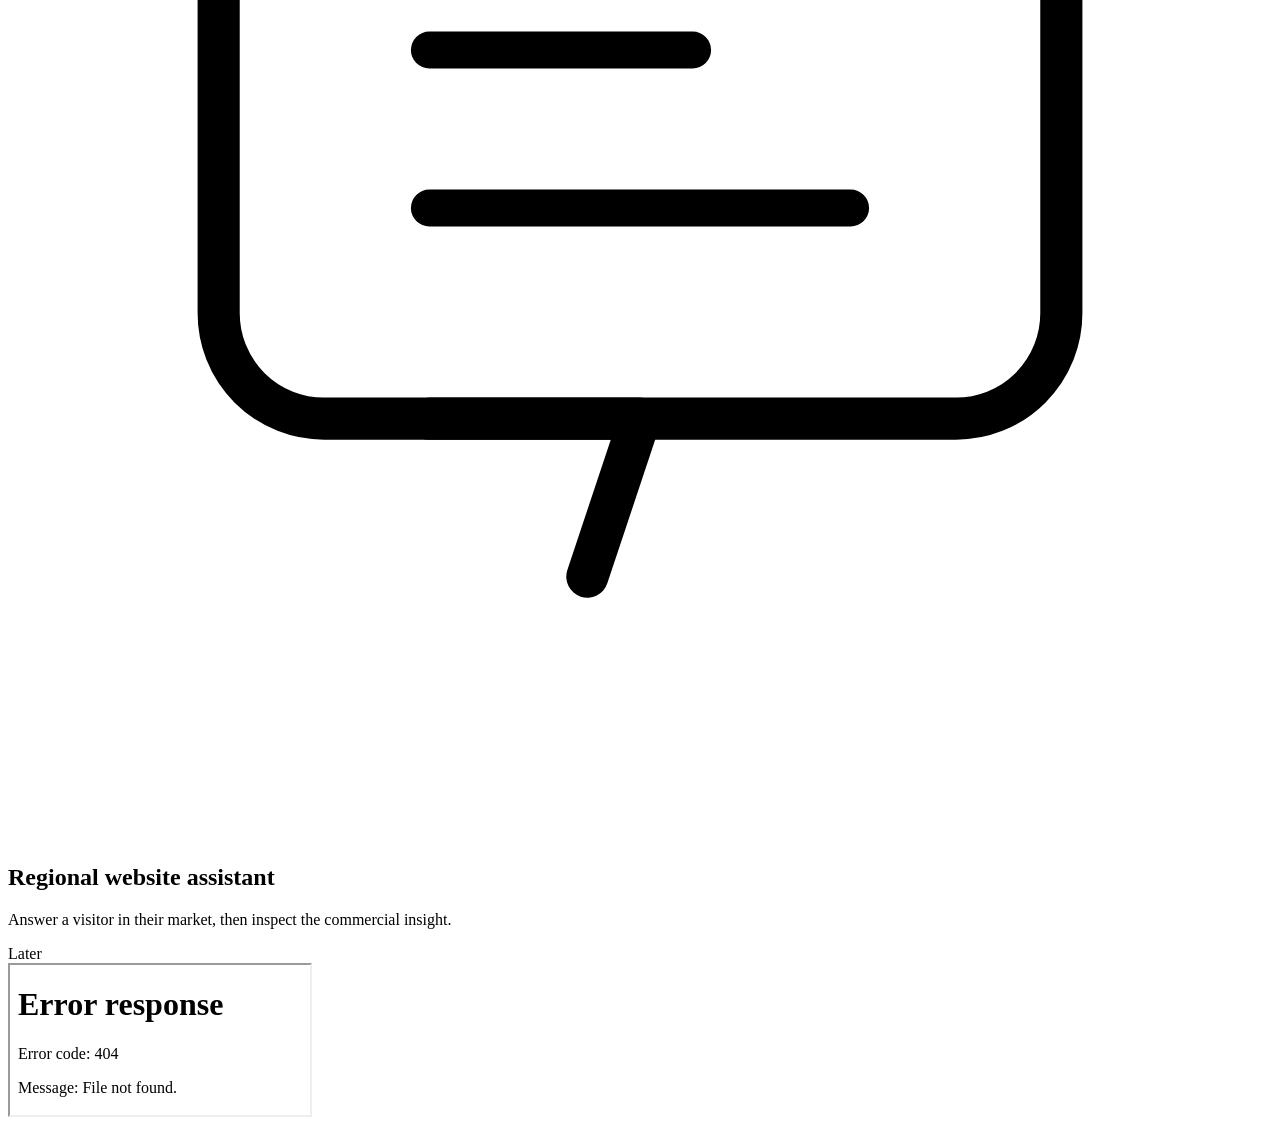
==== commit f612a106: "Add Fund Launch Radar with Market Movement globe and ISIN alerts. Activate homepage card 03 with the" ====
--- a/site/index.html
+++ b/site/index.html
@@ -4,7 +4,7 @@
   <meta charset="utf-8">
   <meta name="viewport" content="width=device-width, initial-scale=1">
   <meta name="robots" content="noindex">
-  <title>Indirect Sales Channels</title>
+  <title>Indirect sales channels</title>
   <link rel="stylesheet" href="/shared/tokens.css">
   <link rel="stylesheet" href="/shared/chrome.css">
   <link rel="stylesheet" href="/shared/home.css">
@@ -17,6 +17,16 @@
       <span class="pulse-label">Pulse</span>
       <canvas id="ph-ecg" width="52" height="13"></canvas>
     </div>
+    <nav class="ph-nav" aria-label="Pulse navigation">
+      <a href="/" class="ph-nav-link">System Architecture</a>
+    </nav>
+    <div class="ph-search">
+      <svg width="16" height="16" viewBox="0 0 24 24" fill="none">
+        <circle cx="11" cy="11" r="7" stroke="currentColor" stroke-width="2"></circle>
+        <line x1="16.5" y1="16.5" x2="21" y2="21" stroke="currentColor" stroke-width="2" stroke-linecap="round"></line>
+      </svg>
+      <input id="search" type="text" placeholder="Search workspaces, accounts, markets…" aria-label="Search options">
+    </div>
     <div class="ph-user" aria-hidden="true"></div>
   </header>
 
@@ -24,7 +34,8 @@
     <div class="page-head">
       <div>
         <div class="eyebrow" id="greeting-date"></div>
-        <h1>Indirect Sales Channels</h1>
+        <h1>Indirect sales channels</h1>
+        <p class="lede">Fund Flow Explorer and Fund Launch Radar are working simulations. The other two channels are not built yet. Volumes, conversion and revenue are not known.</p>
       </div>
     </div>
 
@@ -57,7 +68,7 @@
             <p>Equip advisers to take Calastone into a client conversation, from a short advert into a reusable slide library.</p>
             <span class="card-later">Later</span>
           </article>
-          <article class="tool-card">
+          <a class="tool-card hotspot" href="/pages/fund-launch-radar">
             <span class="card-num">03</span>
             <div class="card-icon">
               <svg viewBox="0 0 48 48" fill="none" aria-hidden="true">
@@ -69,8 +80,7 @@
             </div>
             <h2>Fund launch radar</h2>
             <p>Detect a new ISIN, resolve the organisations, and hold the outreach draft for a person to approve.</p>
-            <span class="card-later">Later</span>
-          </article>
+          </a>
           <article class="tool-card">
             <span class="card-num">04</span>
             <div class="card-icon">
@@ -85,6 +95,7 @@
             <span class="card-later">Later</span>
           </article>
         </div>
+        <p class="empty-note" id="empty" hidden>No option matches that search.</p>
       </div>
       <div class="diagram-slot" id="diagram-slot">
         <iframe id="growth-frame" title="Commercial growth diagram" src="/assets/diagram/commercial-growth.dc.html" scrolling="no"></iframe>
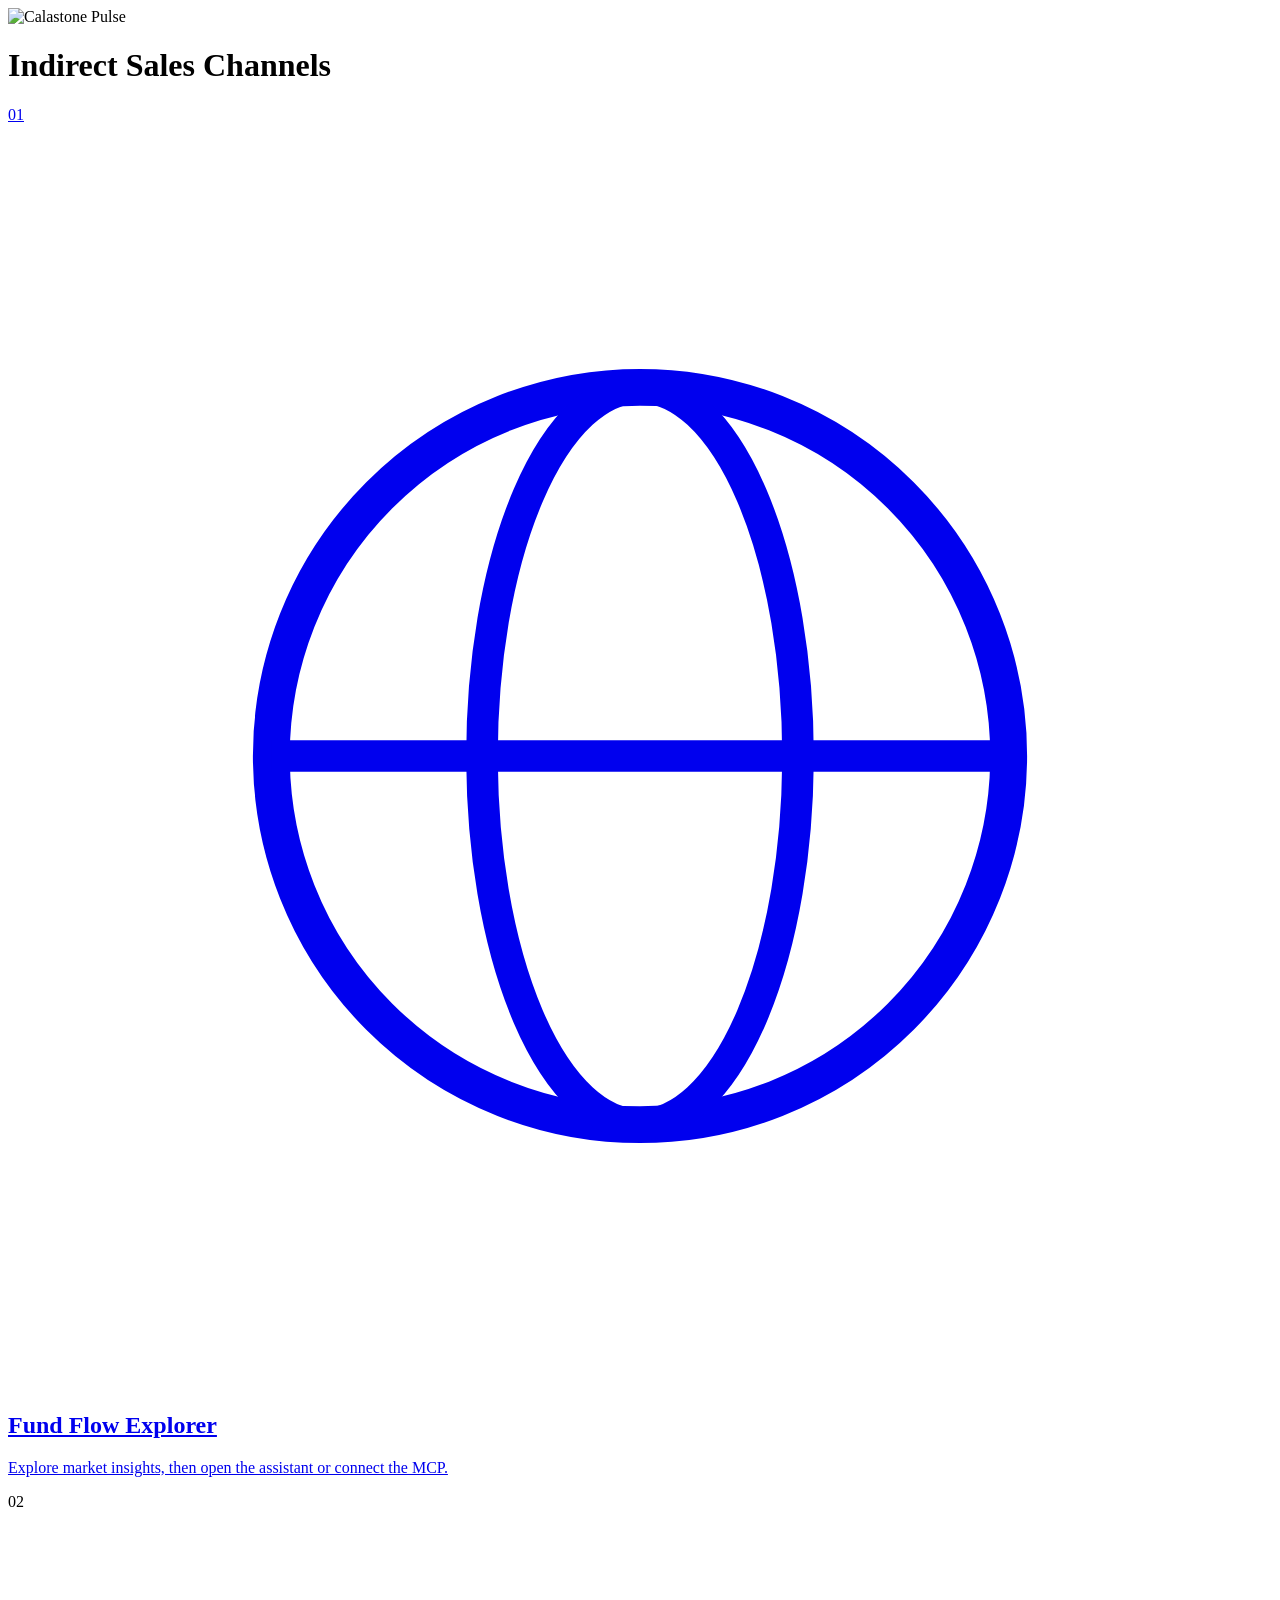
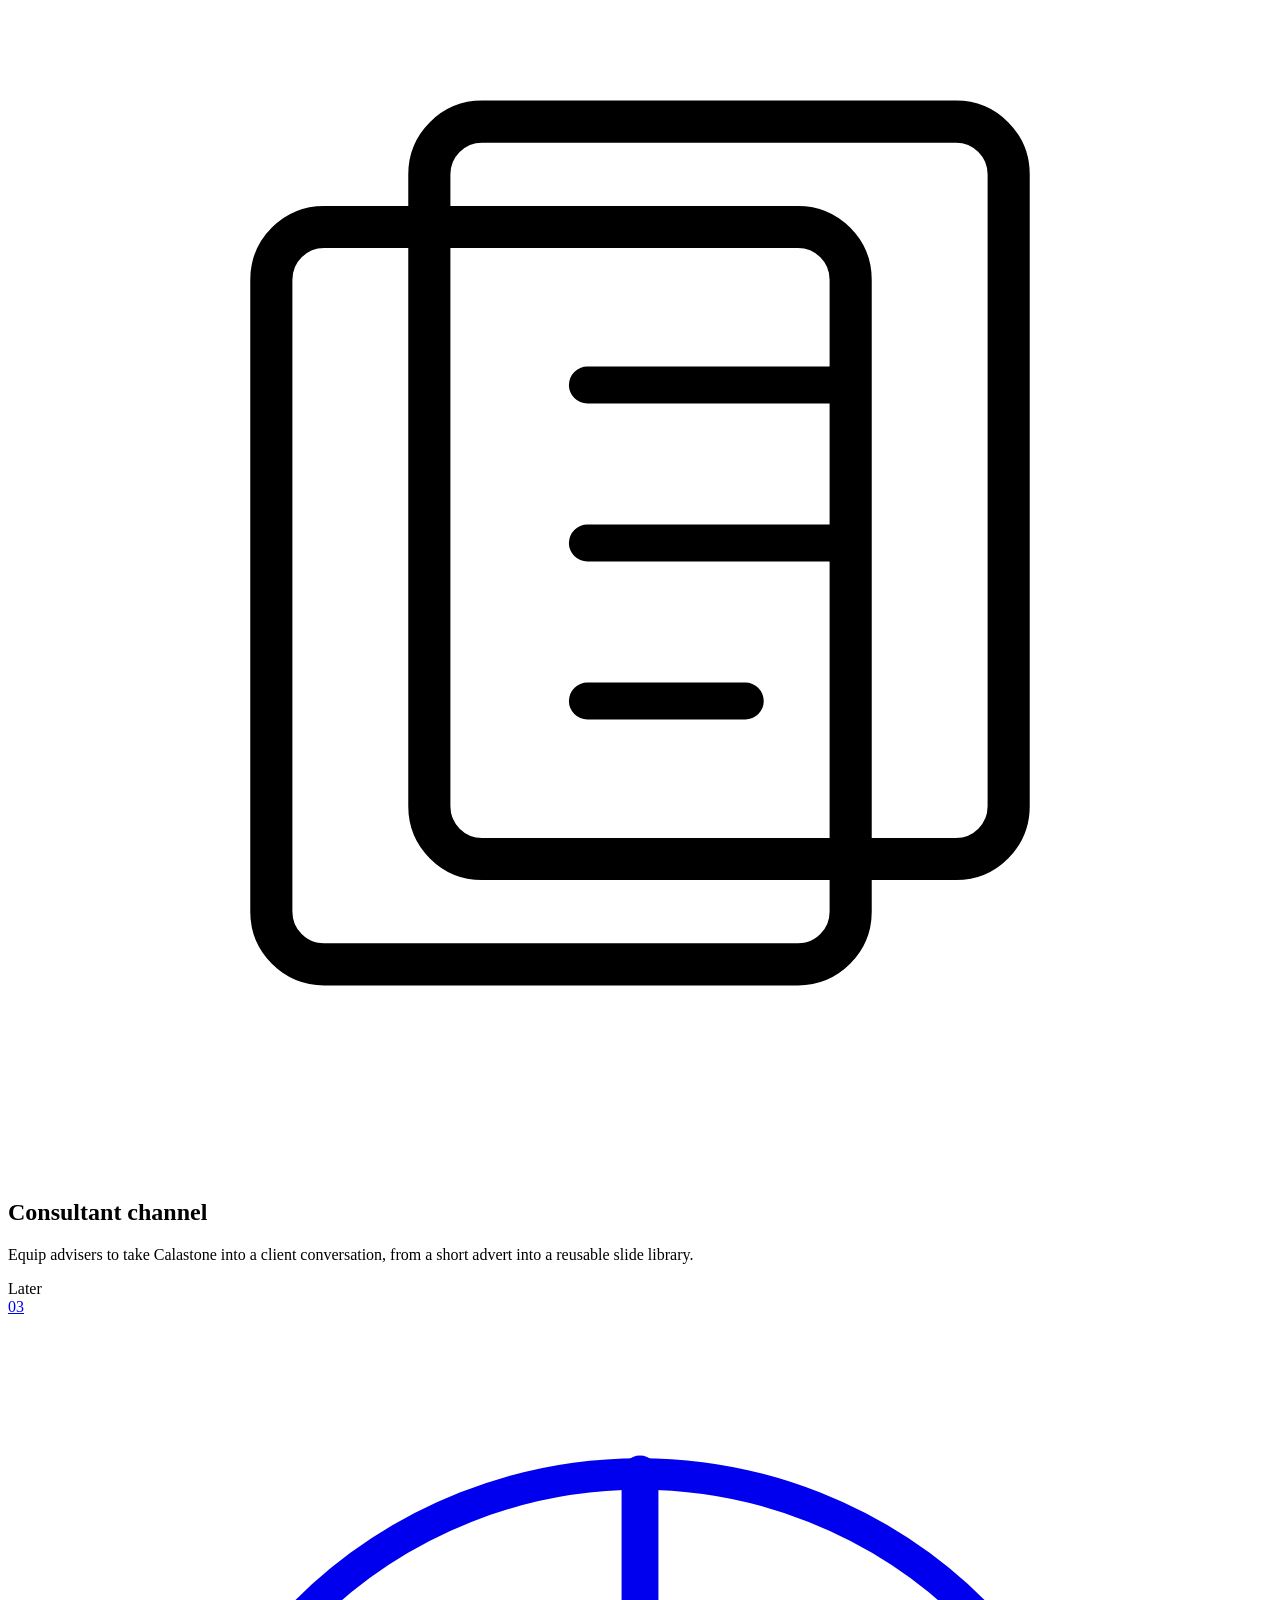
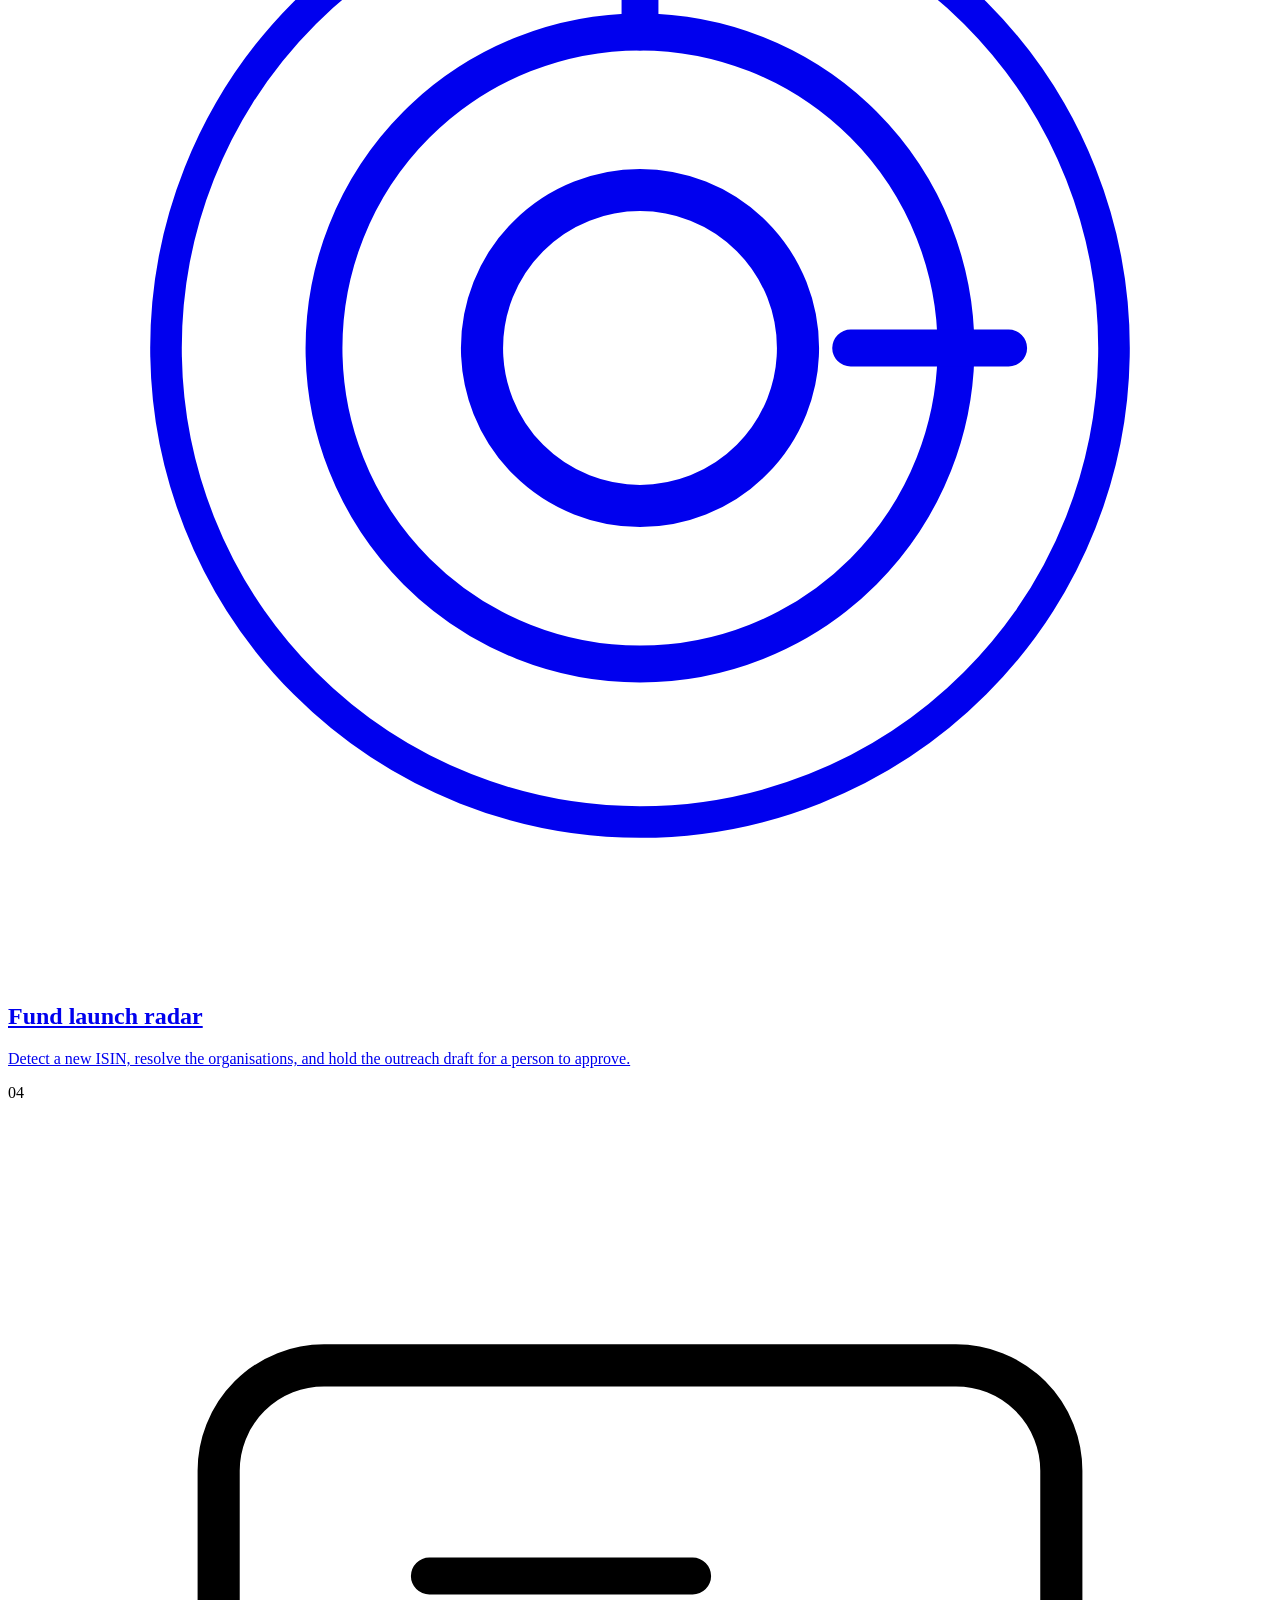
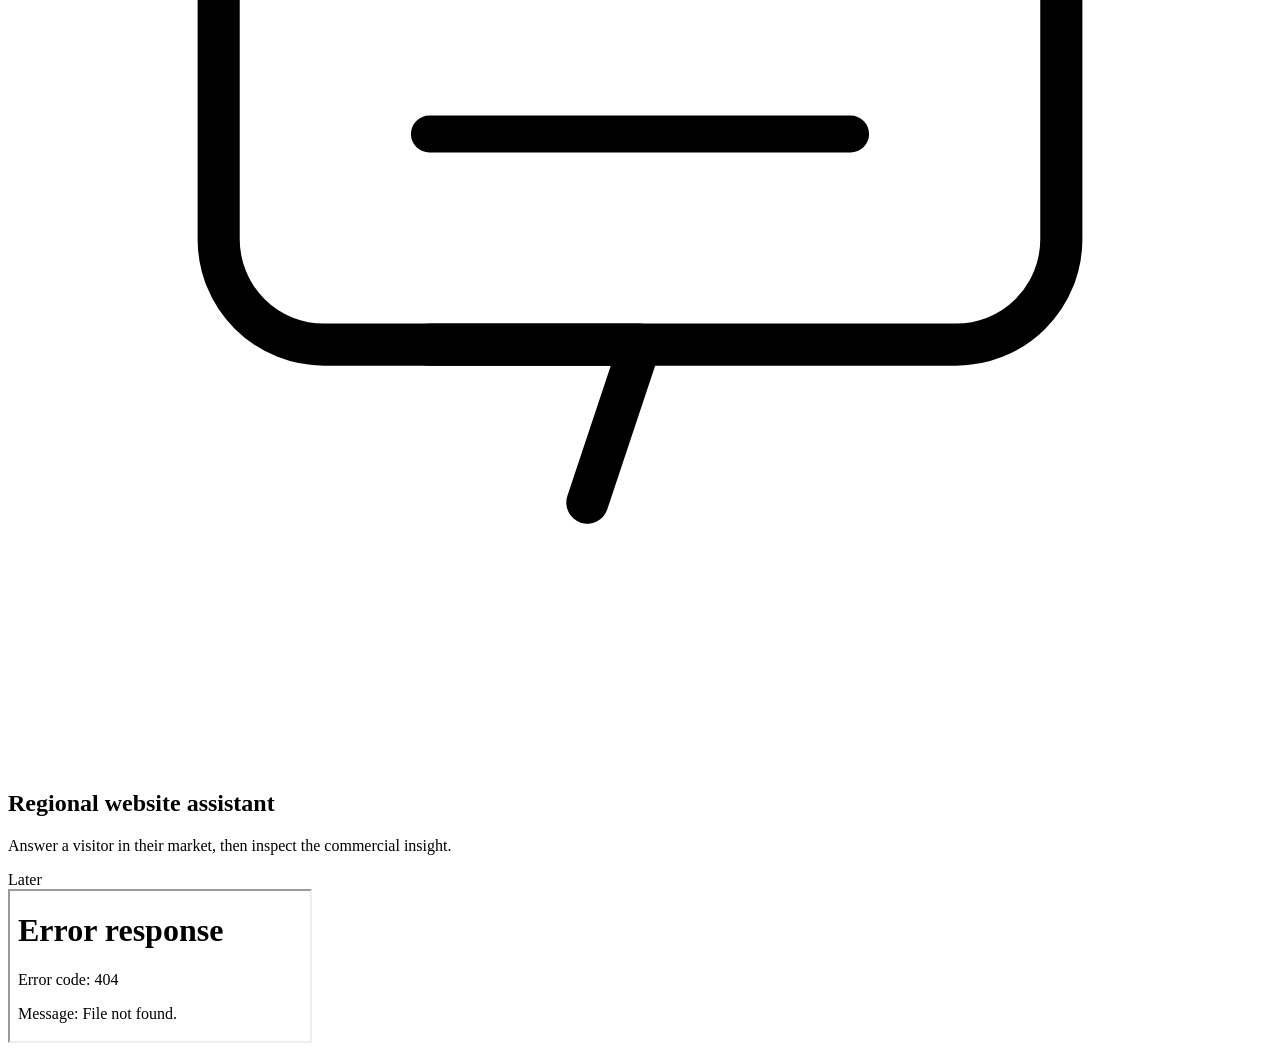
==== commit 1eb4bdcd: "Merge branch 'cursor/fund-launch-radar-a5fd' Add Fund Launch Radar with Market Movement globe and IS" ====
--- a/site/index.html
+++ b/site/index.html
@@ -4,7 +4,7 @@
   <meta charset="utf-8">
   <meta name="viewport" content="width=device-width, initial-scale=1">
   <meta name="robots" content="noindex">
-  <title>Indirect sales channels</title>
+  <title>Indirect Sales Channels</title>
   <link rel="stylesheet" href="/shared/tokens.css">
   <link rel="stylesheet" href="/shared/chrome.css">
   <link rel="stylesheet" href="/shared/home.css">
@@ -17,16 +17,6 @@
       <span class="pulse-label">Pulse</span>
       <canvas id="ph-ecg" width="52" height="13"></canvas>
     </div>
-    <nav class="ph-nav" aria-label="Pulse navigation">
-      <a href="/" class="ph-nav-link">System Architecture</a>
-    </nav>
-    <div class="ph-search">
-      <svg width="16" height="16" viewBox="0 0 24 24" fill="none">
-        <circle cx="11" cy="11" r="7" stroke="currentColor" stroke-width="2"></circle>
-        <line x1="16.5" y1="16.5" x2="21" y2="21" stroke="currentColor" stroke-width="2" stroke-linecap="round"></line>
-      </svg>
-      <input id="search" type="text" placeholder="Search workspaces, accounts, markets…" aria-label="Search options">
-    </div>
     <div class="ph-user" aria-hidden="true"></div>
   </header>
 
@@ -34,8 +24,7 @@
     <div class="page-head">
       <div>
         <div class="eyebrow" id="greeting-date"></div>
-        <h1>Indirect sales channels</h1>
-        <p class="lede">Fund Flow Explorer and Fund Launch Radar are working simulations. The other two channels are not built yet. Volumes, conversion and revenue are not known.</p>
+        <h1>Indirect Sales Channels</h1>
       </div>
     </div>
 
@@ -95,7 +84,6 @@
             <span class="card-later">Later</span>
           </article>
         </div>
-        <p class="empty-note" id="empty" hidden>No option matches that search.</p>
       </div>
       <div class="diagram-slot" id="diagram-slot">
         <iframe id="growth-frame" title="Commercial growth diagram" src="/assets/diagram/commercial-growth.dc.html" scrolling="no"></iframe>
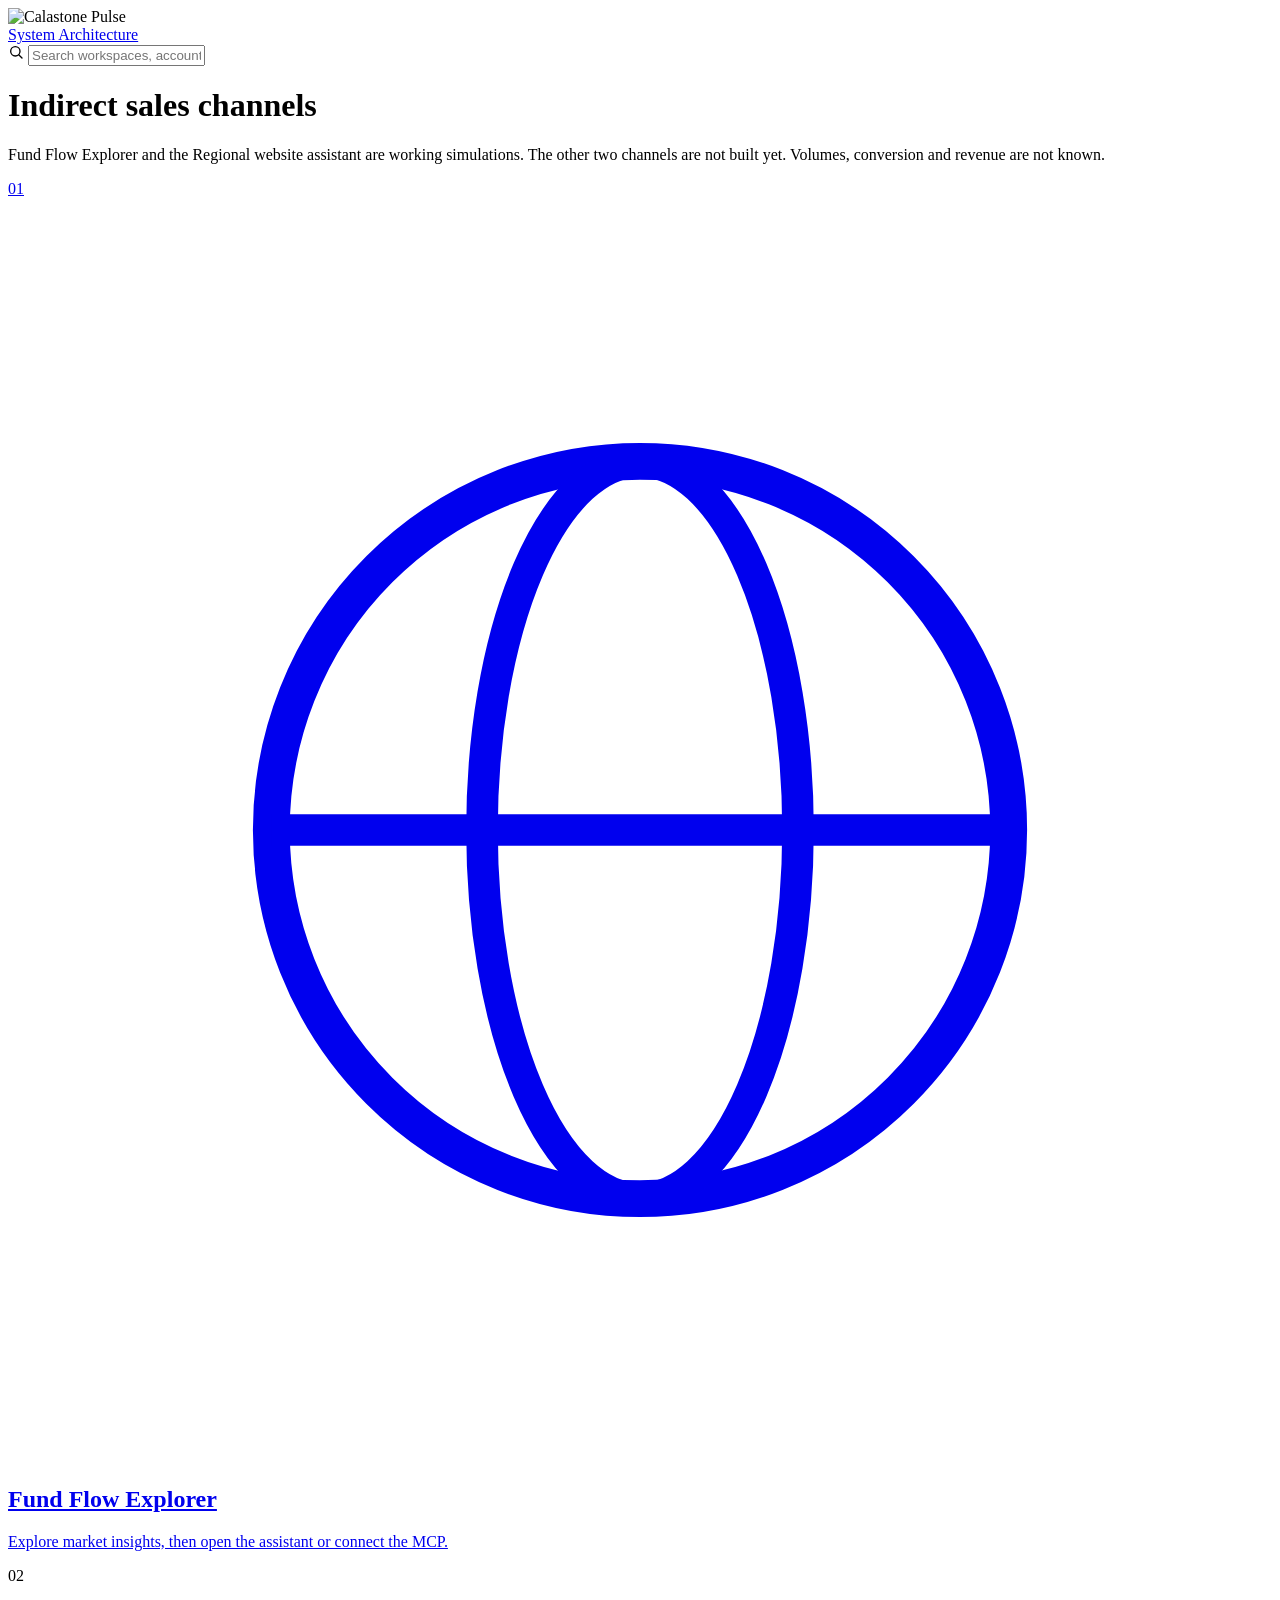
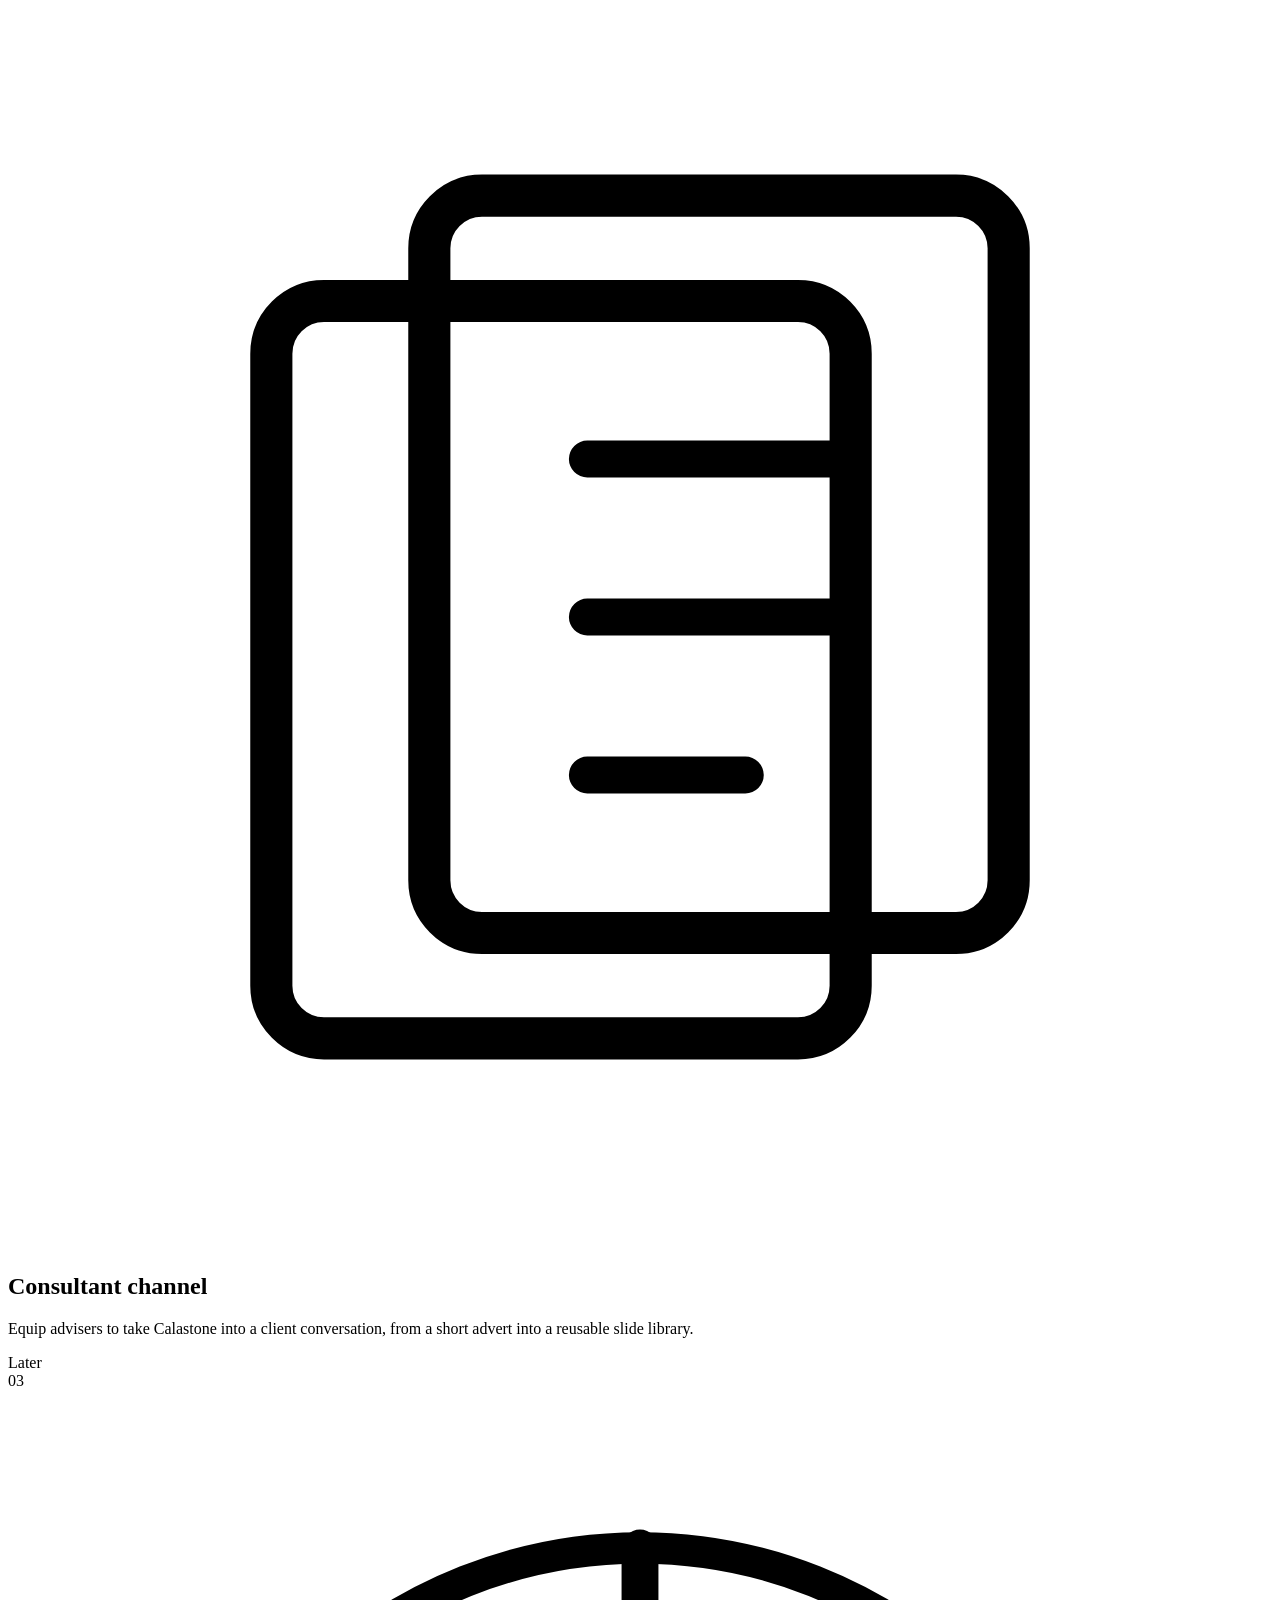
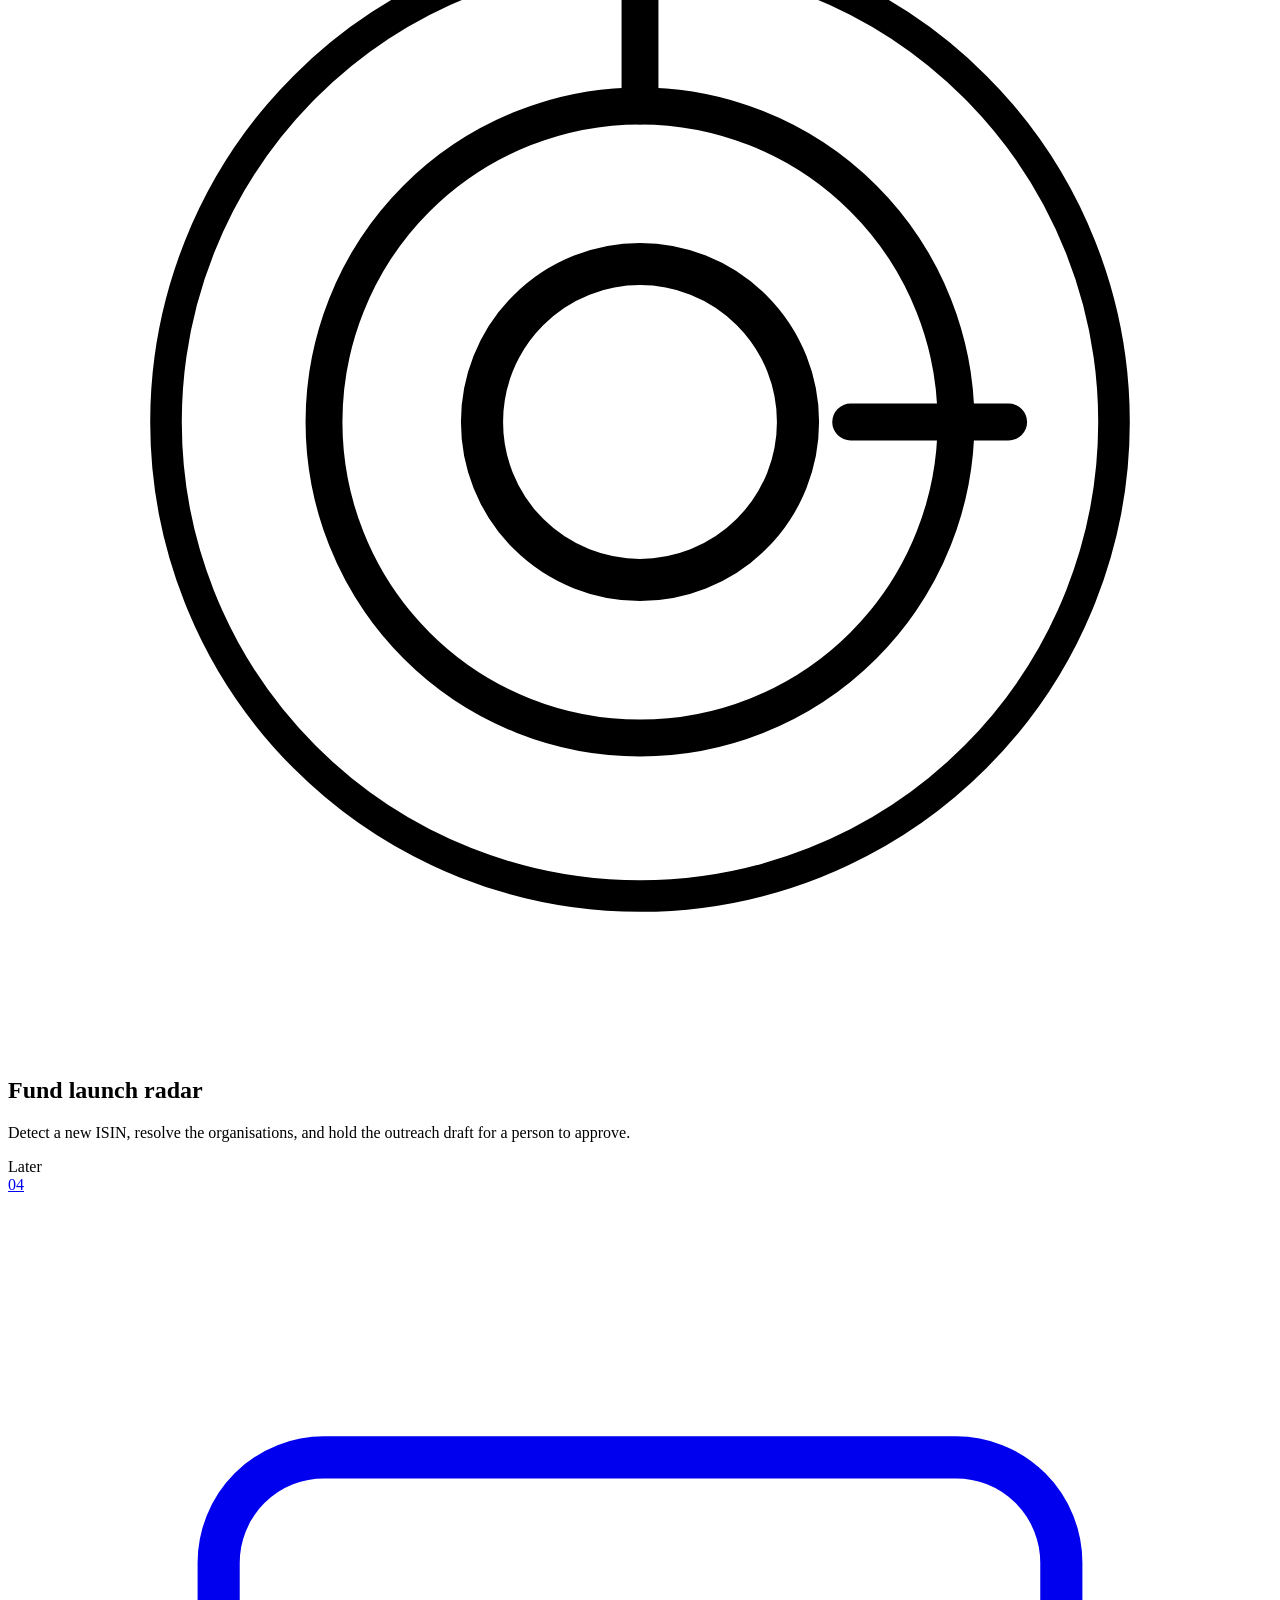
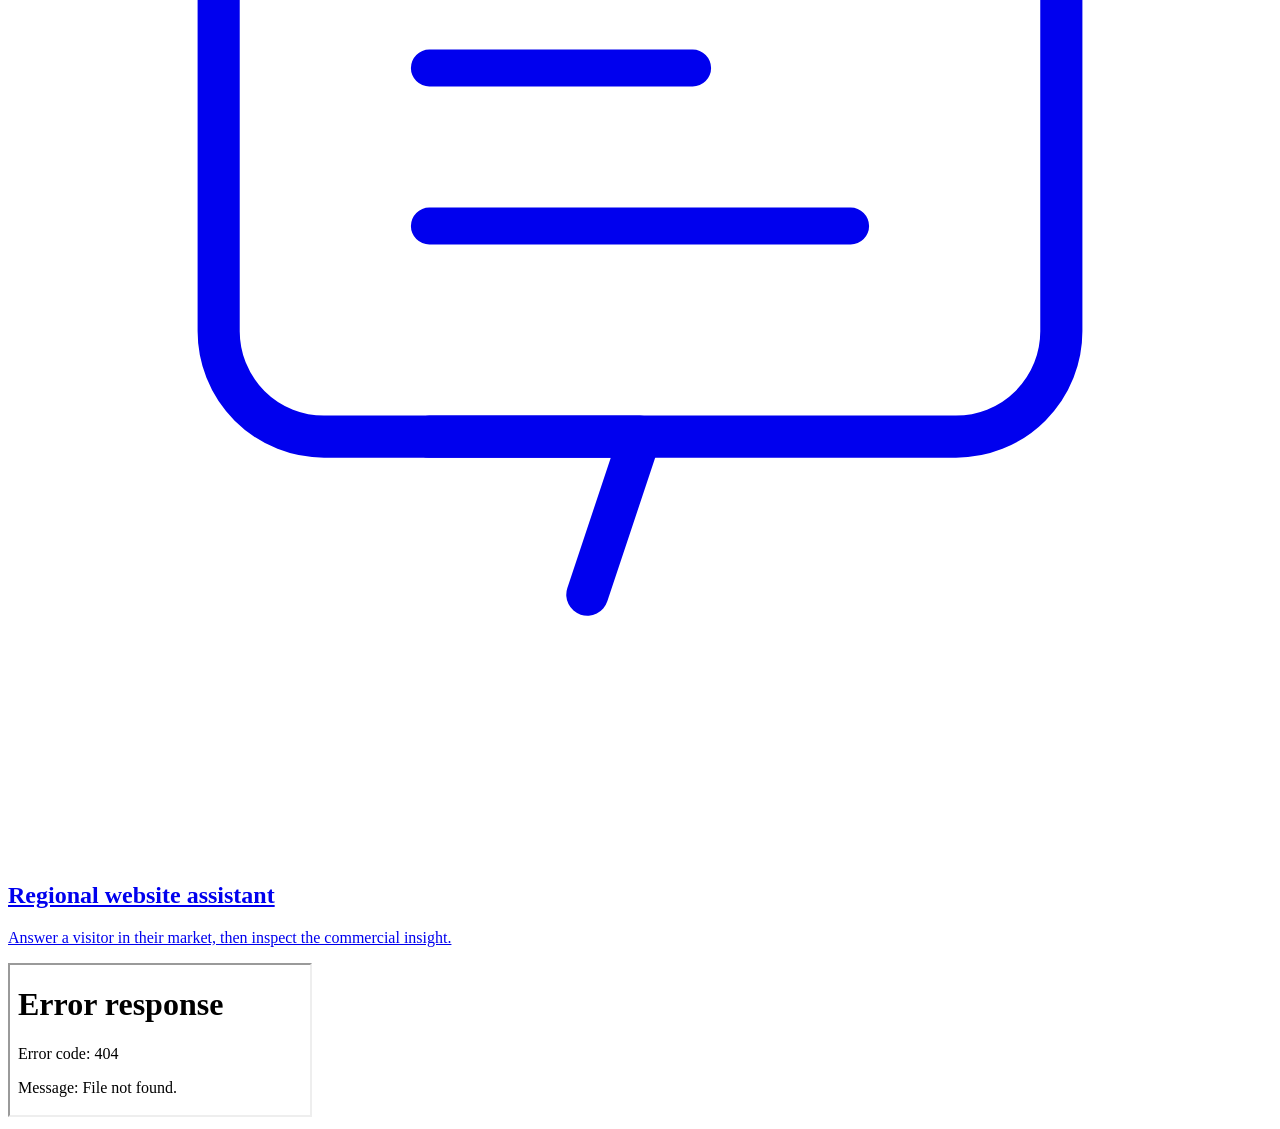
==== commit 4b12201c: "Add Regional website assistant from Ask Calastone demo. Ship the Design Canvas prototype under site/" ====
--- a/site/index.html
+++ b/site/index.html
@@ -4,7 +4,7 @@
   <meta charset="utf-8">
   <meta name="viewport" content="width=device-width, initial-scale=1">
   <meta name="robots" content="noindex">
-  <title>Indirect Sales Channels</title>
+  <title>Indirect sales channels</title>
   <link rel="stylesheet" href="/shared/tokens.css">
   <link rel="stylesheet" href="/shared/chrome.css">
   <link rel="stylesheet" href="/shared/home.css">
@@ -17,6 +17,16 @@
       <span class="pulse-label">Pulse</span>
       <canvas id="ph-ecg" width="52" height="13"></canvas>
     </div>
+    <nav class="ph-nav" aria-label="Pulse navigation">
+      <a href="/" class="ph-nav-link">System Architecture</a>
+    </nav>
+    <div class="ph-search">
+      <svg width="16" height="16" viewBox="0 0 24 24" fill="none">
+        <circle cx="11" cy="11" r="7" stroke="currentColor" stroke-width="2"></circle>
+        <line x1="16.5" y1="16.5" x2="21" y2="21" stroke="currentColor" stroke-width="2" stroke-linecap="round"></line>
+      </svg>
+      <input id="search" type="text" placeholder="Search workspaces, accounts, markets…" aria-label="Search options">
+    </div>
     <div class="ph-user" aria-hidden="true"></div>
   </header>
 
@@ -24,7 +34,8 @@
     <div class="page-head">
       <div>
         <div class="eyebrow" id="greeting-date"></div>
-        <h1>Indirect Sales Channels</h1>
+        <h1>Indirect sales channels</h1>
+        <p class="lede">Fund Flow Explorer and the Regional website assistant are working simulations. The other two channels are not built yet. Volumes, conversion and revenue are not known.</p>
       </div>
     </div>
 
@@ -57,7 +68,7 @@
             <p>Equip advisers to take Calastone into a client conversation, from a short advert into a reusable slide library.</p>
             <span class="card-later">Later</span>
           </article>
-          <a class="tool-card hotspot" href="/pages/fund-launch-radar">
+          <article class="tool-card">
             <span class="card-num">03</span>
             <div class="card-icon">
               <svg viewBox="0 0 48 48" fill="none" aria-hidden="true">
@@ -69,8 +80,9 @@
             </div>
             <h2>Fund launch radar</h2>
             <p>Detect a new ISIN, resolve the organisations, and hold the outreach draft for a person to approve.</p>
-          </a>
-          <article class="tool-card">
+            <span class="card-later">Later</span>
+          </article>
+          <a class="tool-card hotspot" href="/pages/regional-assistant">
             <span class="card-num">04</span>
             <div class="card-icon">
               <svg viewBox="0 0 48 48" fill="none" aria-hidden="true">
@@ -81,9 +93,9 @@
             </div>
             <h2>Regional website assistant</h2>
             <p>Answer a visitor in their market, then inspect the commercial insight.</p>
-            <span class="card-later">Later</span>
-          </article>
+          </a>
         </div>
+        <p class="empty-note" id="empty" hidden>No option matches that search.</p>
       </div>
       <div class="diagram-slot" id="diagram-slot">
         <iframe id="growth-frame" title="Commercial growth diagram" src="/assets/diagram/commercial-growth.dc.html" scrolling="no"></iframe>
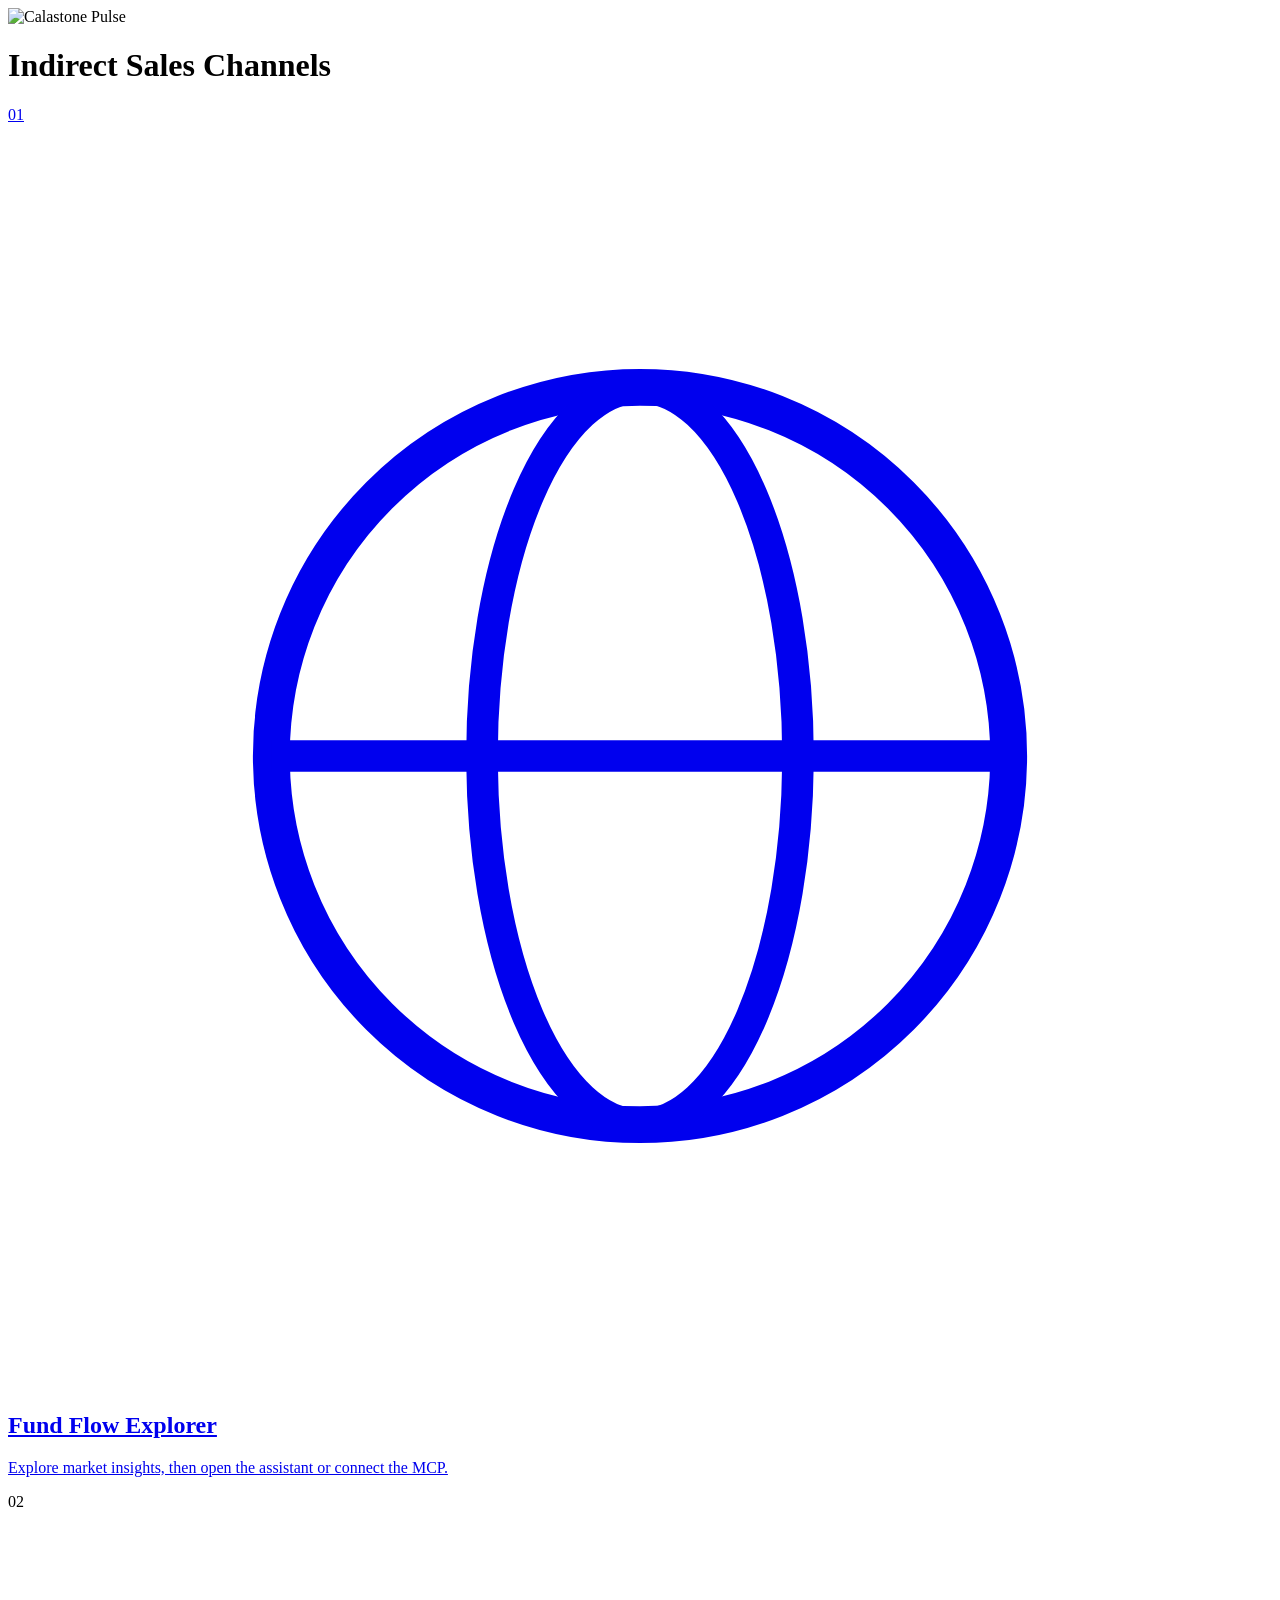
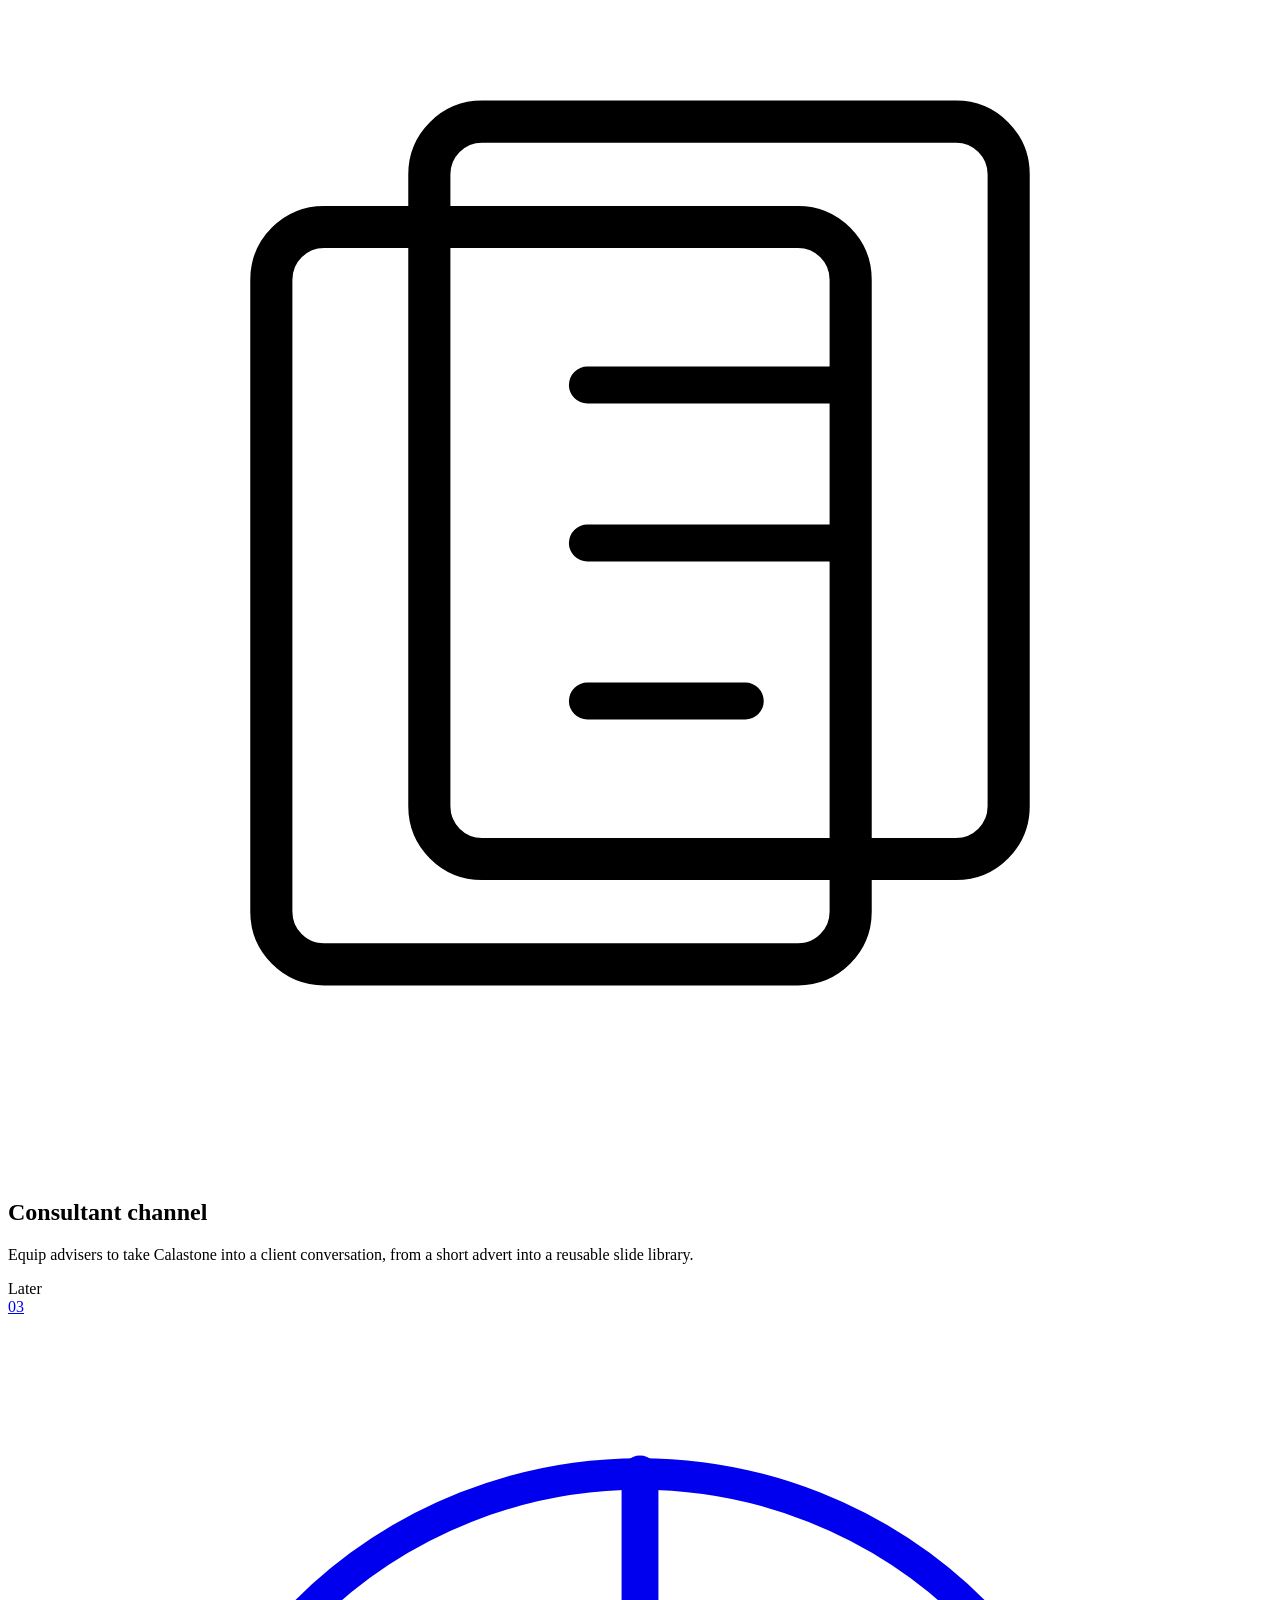
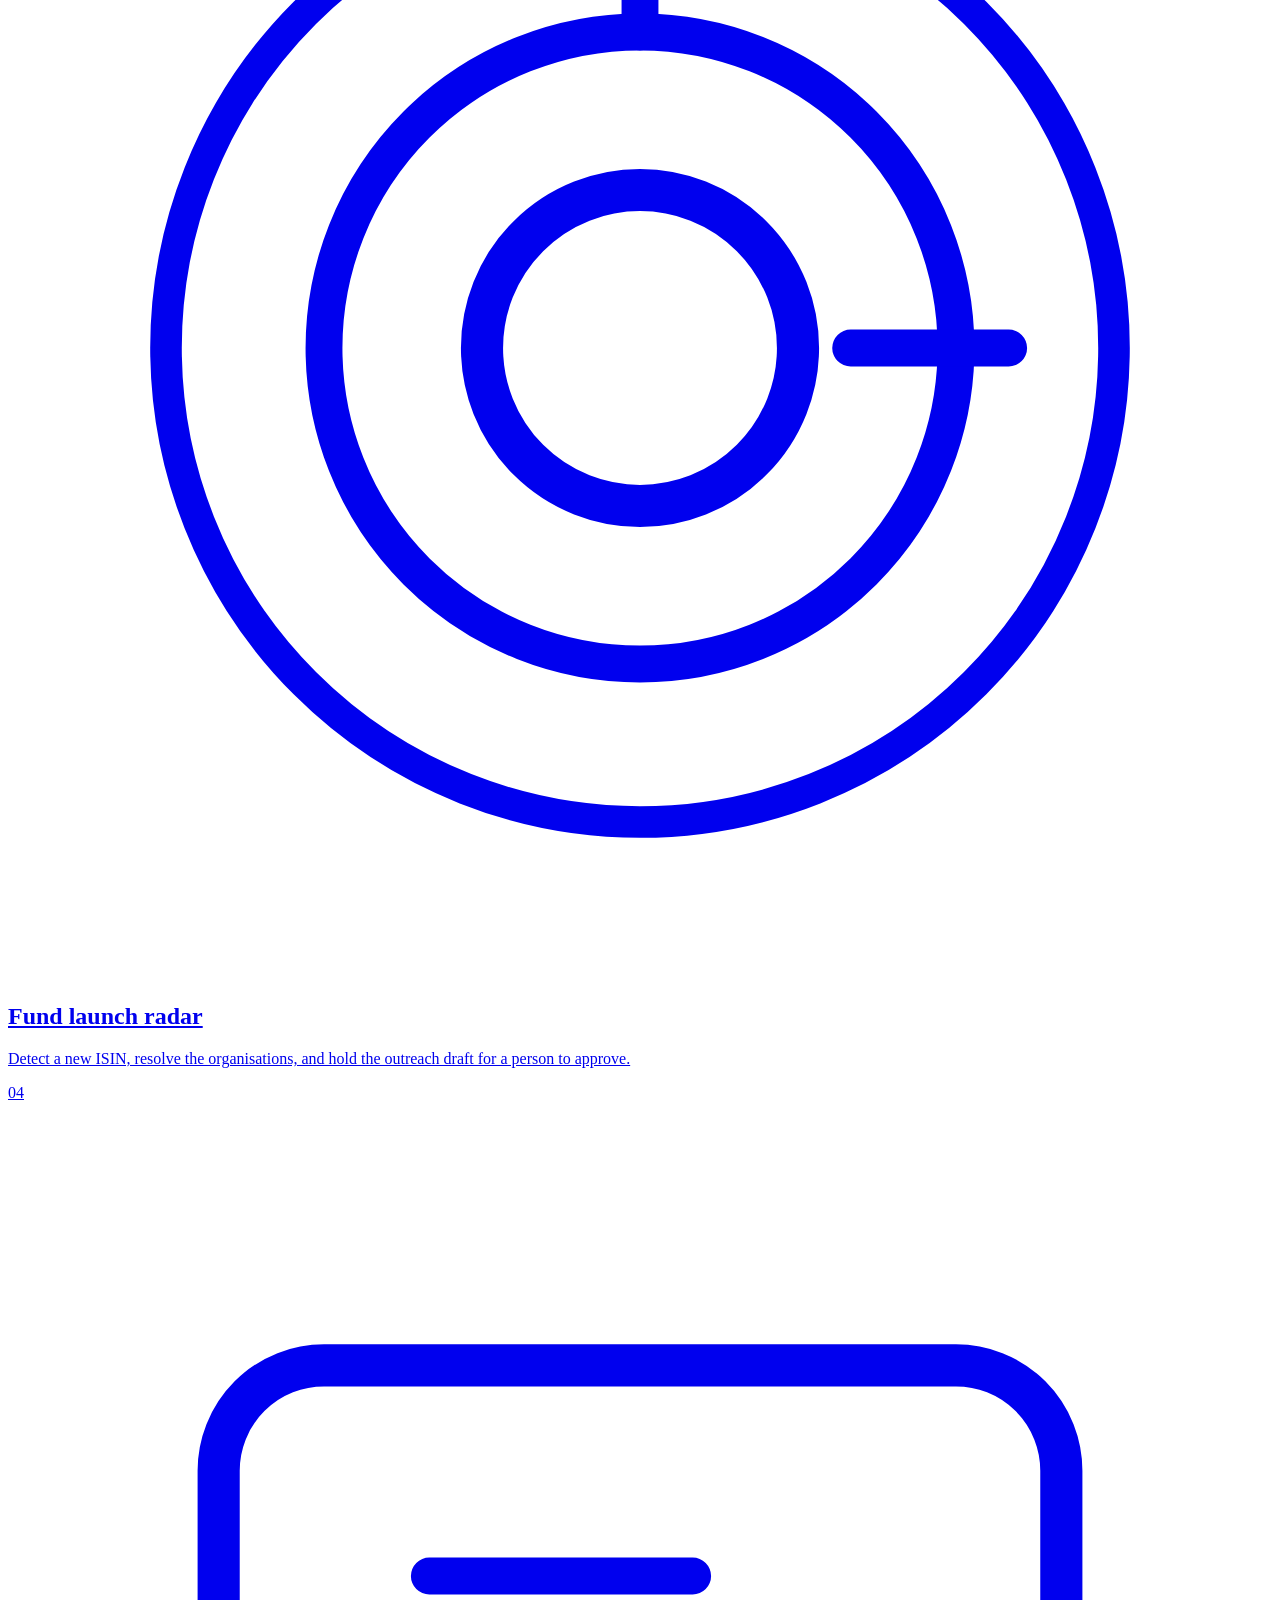
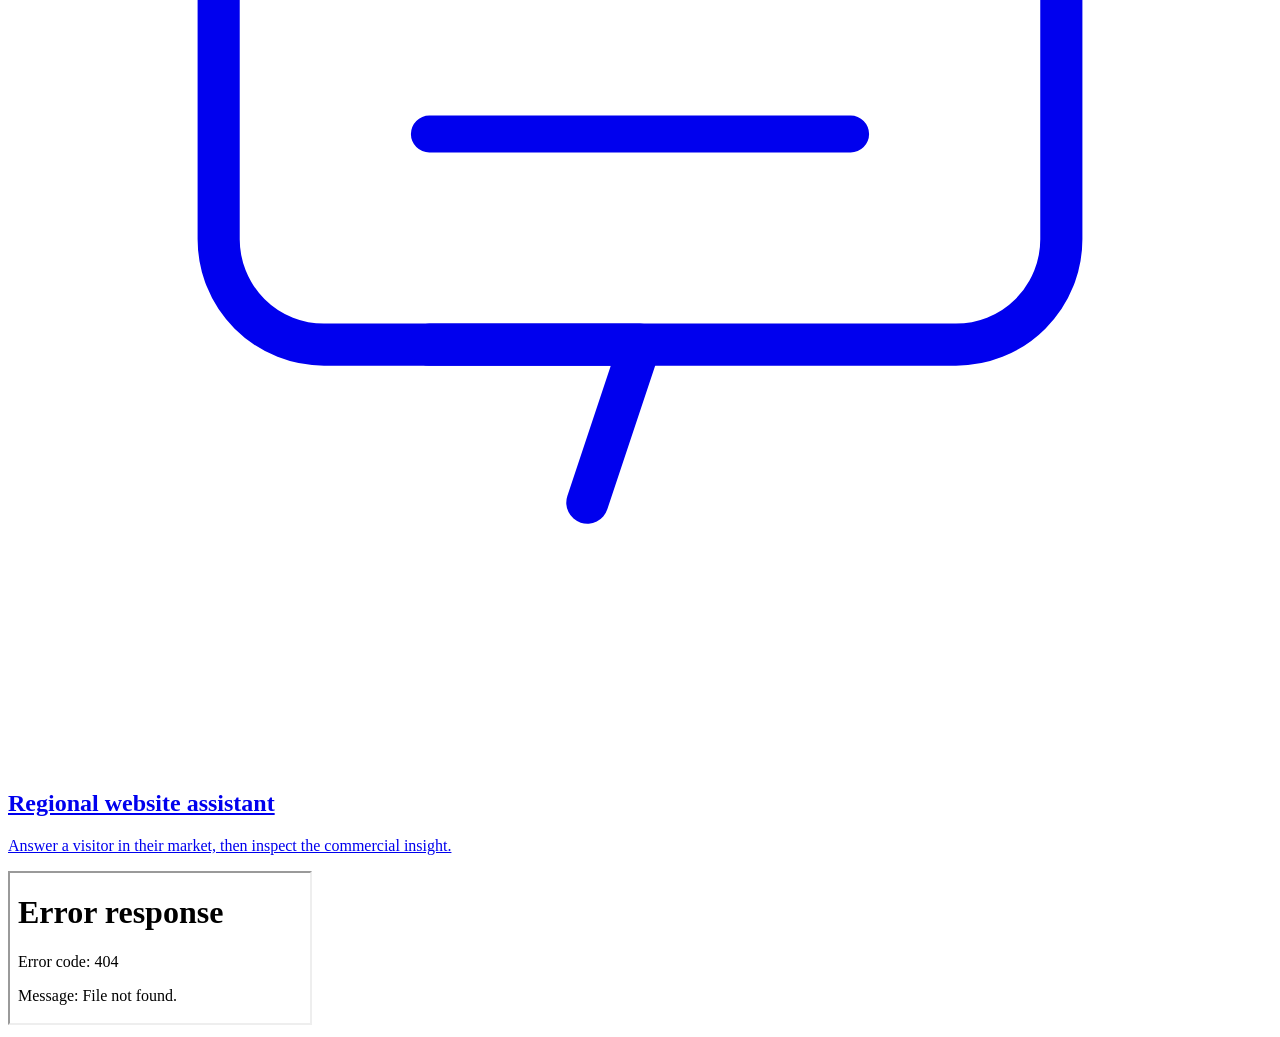
==== commit 3ffa758a: "Merge Ask Calastone regional website assistant into main. Keep Fund Launch Radar from main and wire " ====
--- a/site/index.html
+++ b/site/index.html
@@ -4,7 +4,7 @@
   <meta charset="utf-8">
   <meta name="viewport" content="width=device-width, initial-scale=1">
   <meta name="robots" content="noindex">
-  <title>Indirect sales channels</title>
+  <title>Indirect Sales Channels</title>
   <link rel="stylesheet" href="/shared/tokens.css">
   <link rel="stylesheet" href="/shared/chrome.css">
   <link rel="stylesheet" href="/shared/home.css">
@@ -17,16 +17,6 @@
       <span class="pulse-label">Pulse</span>
       <canvas id="ph-ecg" width="52" height="13"></canvas>
     </div>
-    <nav class="ph-nav" aria-label="Pulse navigation">
-      <a href="/" class="ph-nav-link">System Architecture</a>
-    </nav>
-    <div class="ph-search">
-      <svg width="16" height="16" viewBox="0 0 24 24" fill="none">
-        <circle cx="11" cy="11" r="7" stroke="currentColor" stroke-width="2"></circle>
-        <line x1="16.5" y1="16.5" x2="21" y2="21" stroke="currentColor" stroke-width="2" stroke-linecap="round"></line>
-      </svg>
-      <input id="search" type="text" placeholder="Search workspaces, accounts, markets…" aria-label="Search options">
-    </div>
     <div class="ph-user" aria-hidden="true"></div>
   </header>
 
@@ -34,8 +24,7 @@
     <div class="page-head">
       <div>
         <div class="eyebrow" id="greeting-date"></div>
-        <h1>Indirect sales channels</h1>
-        <p class="lede">Fund Flow Explorer and the Regional website assistant are working simulations. The other two channels are not built yet. Volumes, conversion and revenue are not known.</p>
+        <h1>Indirect Sales Channels</h1>
       </div>
     </div>
 
@@ -68,7 +57,7 @@
             <p>Equip advisers to take Calastone into a client conversation, from a short advert into a reusable slide library.</p>
             <span class="card-later">Later</span>
           </article>
-          <article class="tool-card">
+          <a class="tool-card hotspot" href="/pages/fund-launch-radar">
             <span class="card-num">03</span>
             <div class="card-icon">
               <svg viewBox="0 0 48 48" fill="none" aria-hidden="true">
@@ -80,8 +69,7 @@
             </div>
             <h2>Fund launch radar</h2>
             <p>Detect a new ISIN, resolve the organisations, and hold the outreach draft for a person to approve.</p>
-            <span class="card-later">Later</span>
-          </article>
+          </a>
           <a class="tool-card hotspot" href="/pages/regional-assistant">
             <span class="card-num">04</span>
             <div class="card-icon">
@@ -95,7 +83,6 @@
             <p>Answer a visitor in their market, then inspect the commercial insight.</p>
           </a>
         </div>
-        <p class="empty-note" id="empty" hidden>No option matches that search.</p>
       </div>
       <div class="diagram-slot" id="diagram-slot">
         <iframe id="growth-frame" title="Commercial growth diagram" src="/assets/diagram/commercial-growth.dc.html" scrolling="no"></iframe>
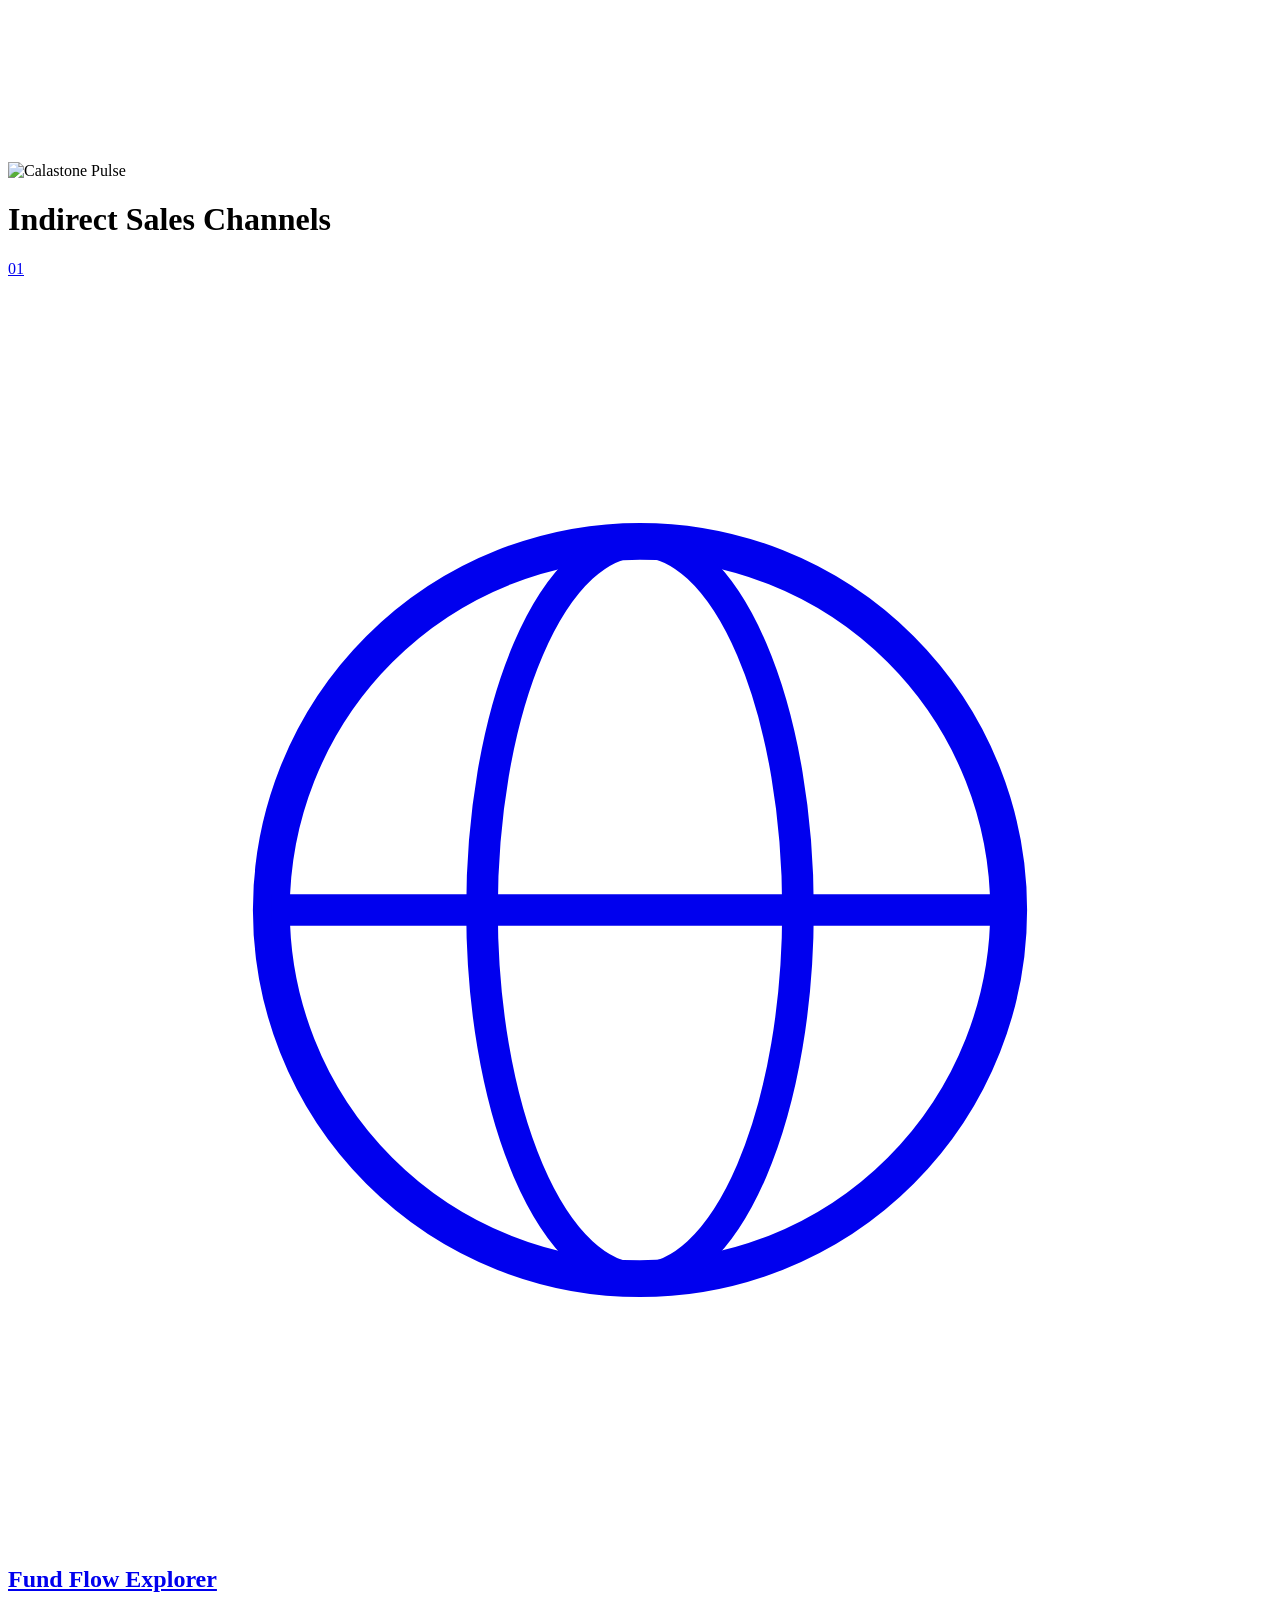
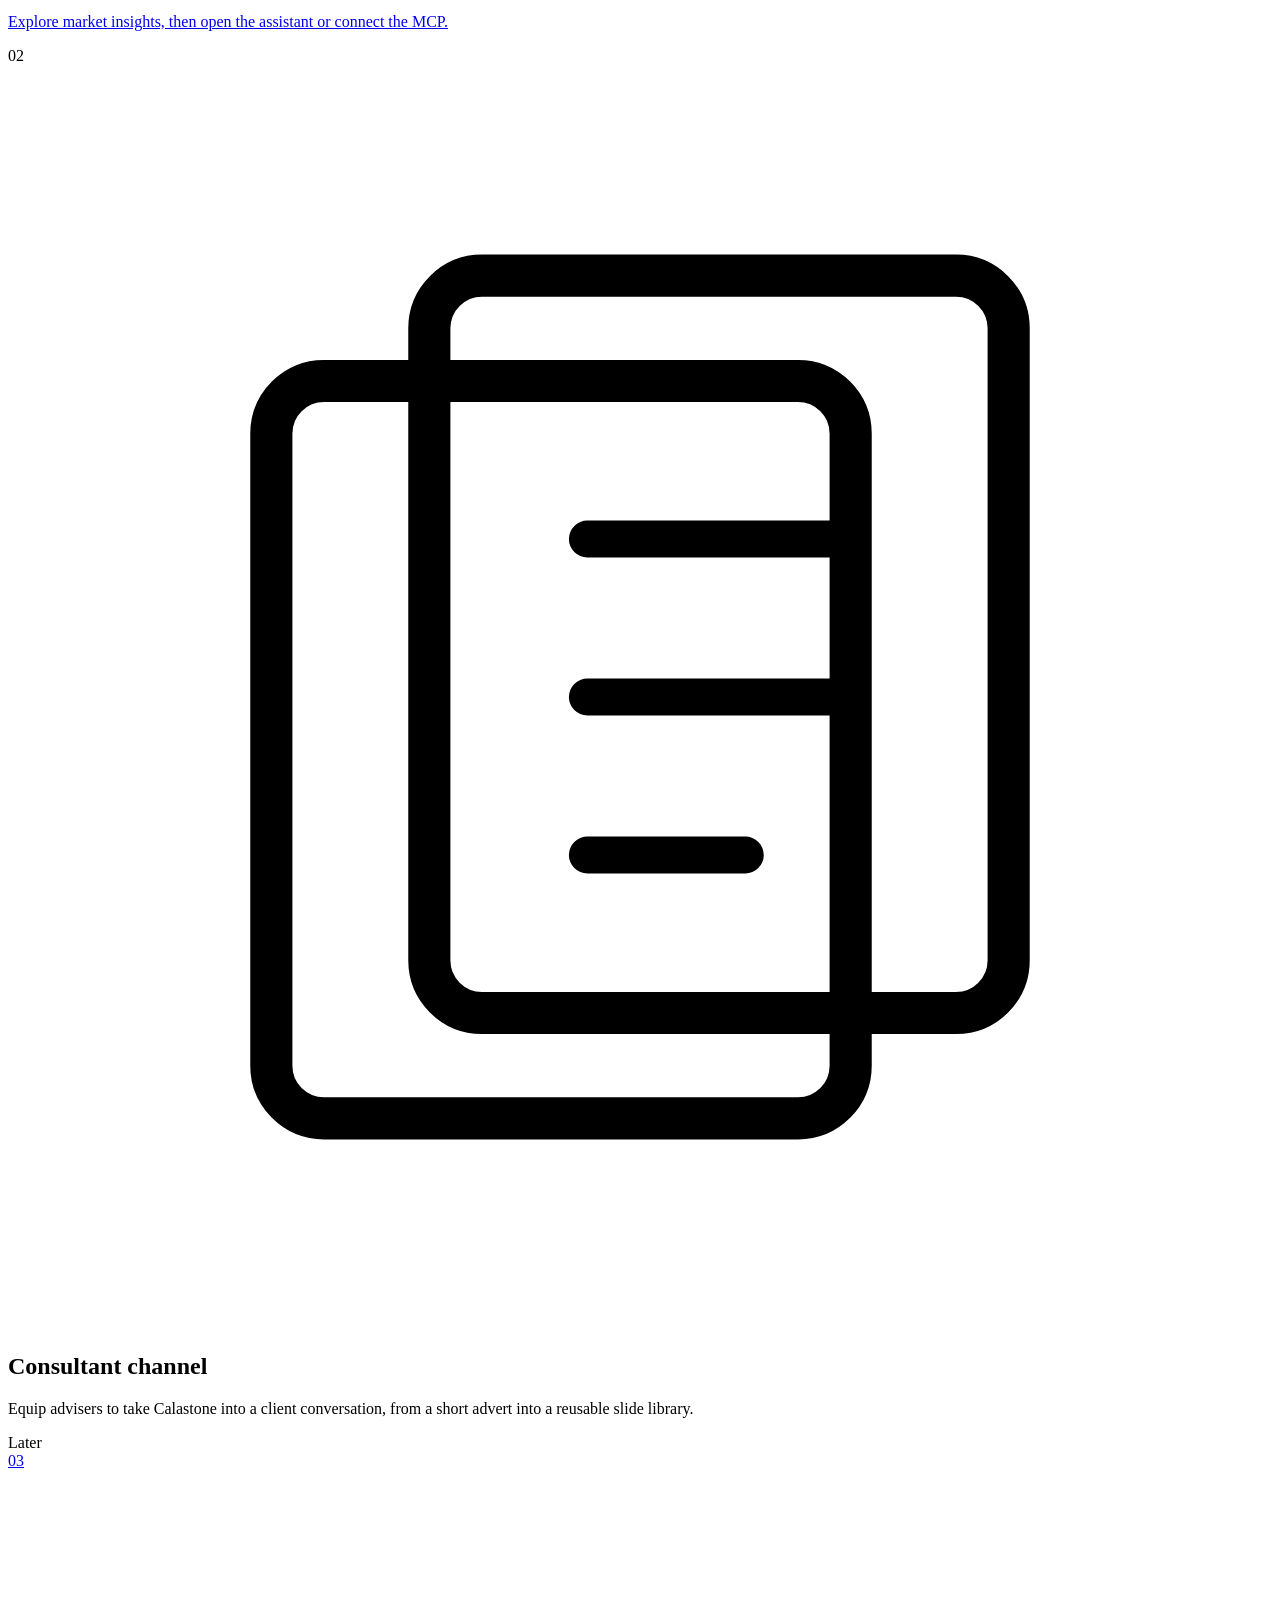
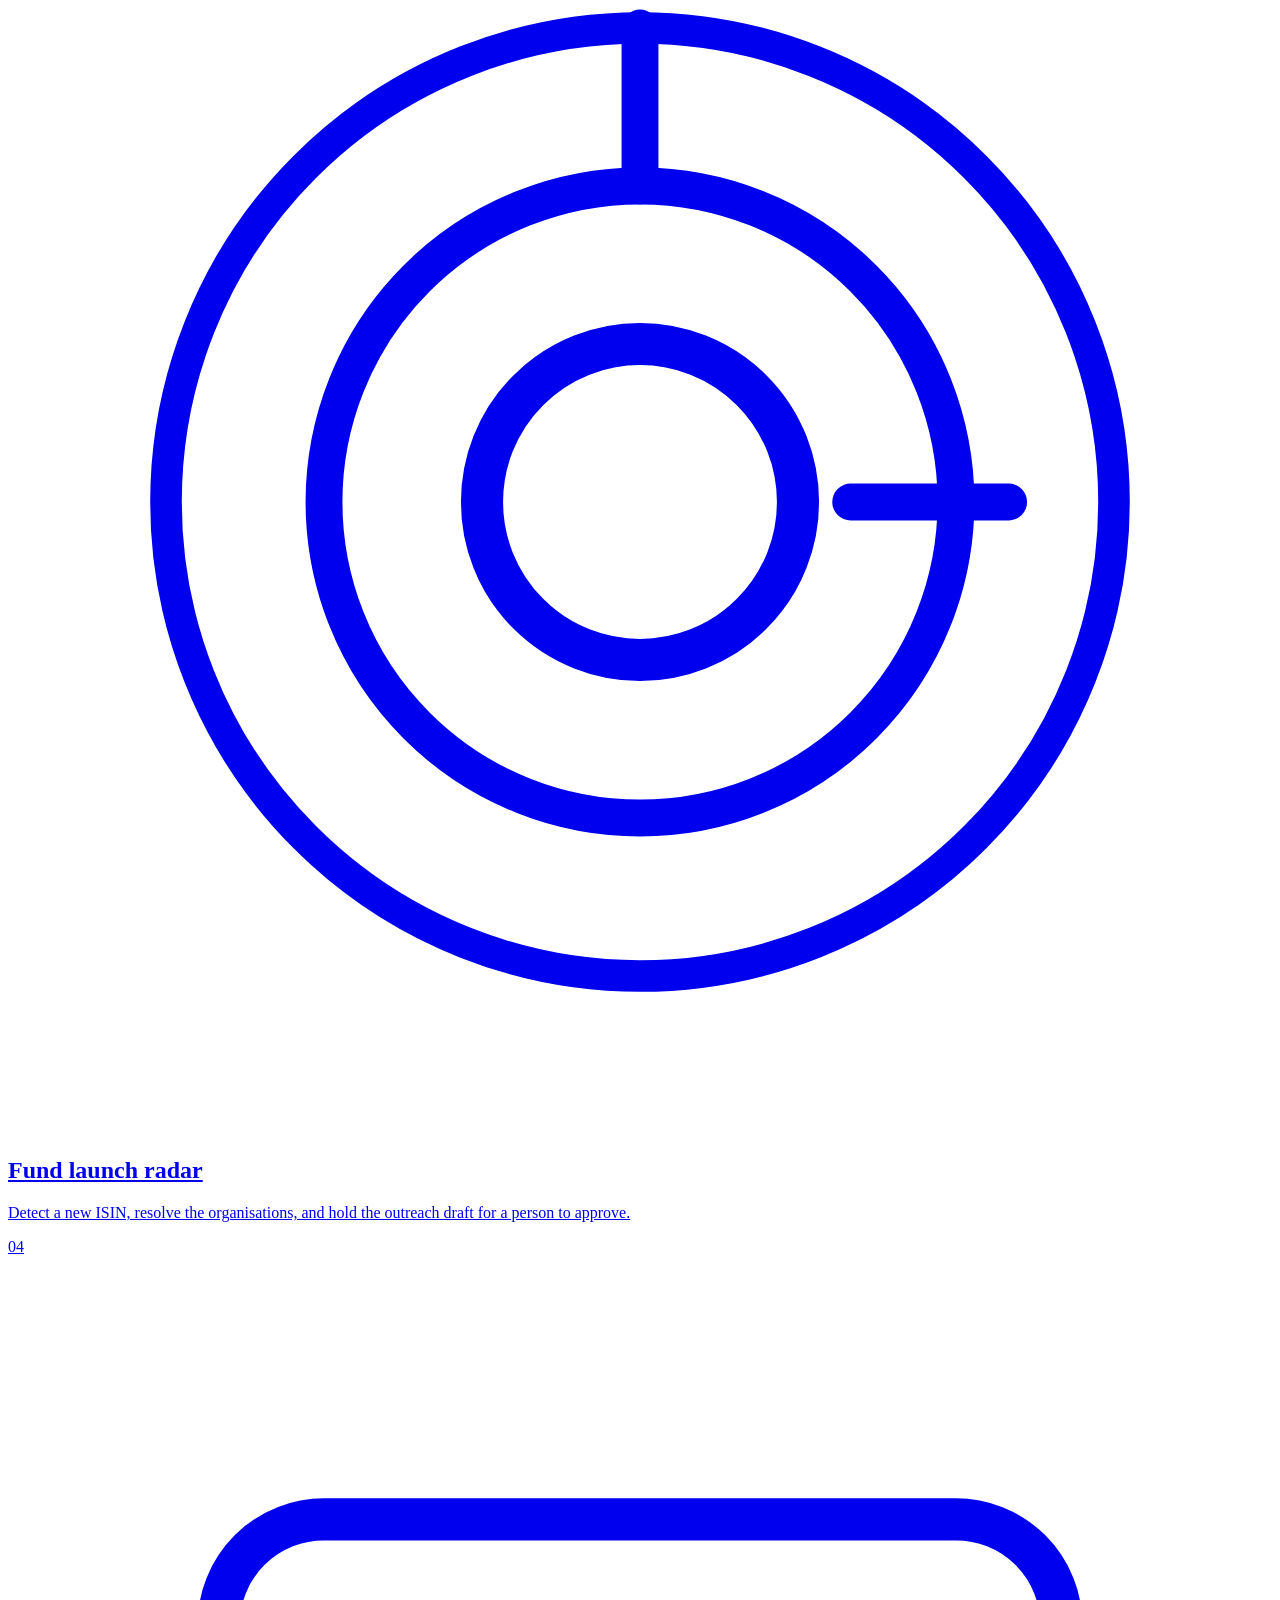
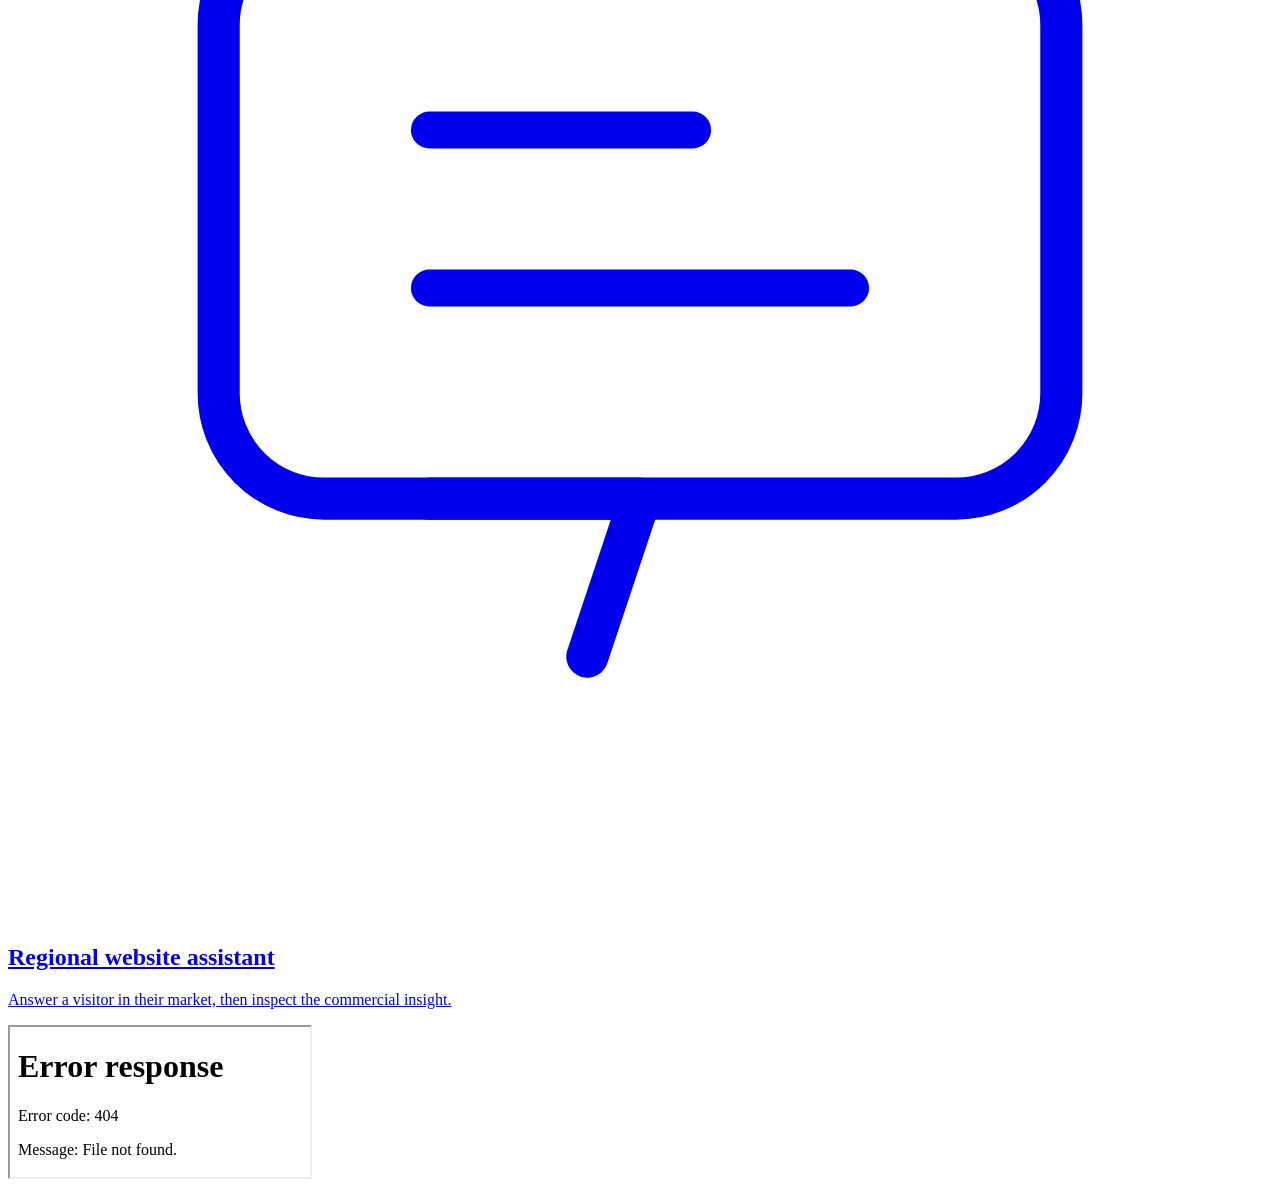
==== commit bac762a3: "Replace the front-page green wash with a faint hexagon background movie. Co-authored-by: Cursor <cur" ====
--- a/site/index.html
+++ b/site/index.html
@@ -10,6 +10,11 @@
   <link rel="stylesheet" href="/shared/home.css">
 </head>
 <body>
+  <div class="hex-bg" aria-hidden="true">
+    <video autoplay muted loop playsinline>
+      <source src="/assets/brand/calastone-hexagon-background.mp4" type="video/mp4">
+    </video>
+  </div>
   <header class="pulse-header">
     <div class="ph-brand">
       <img src="/assets/brand/calastone-wordmark-black.png" alt="Calastone">
